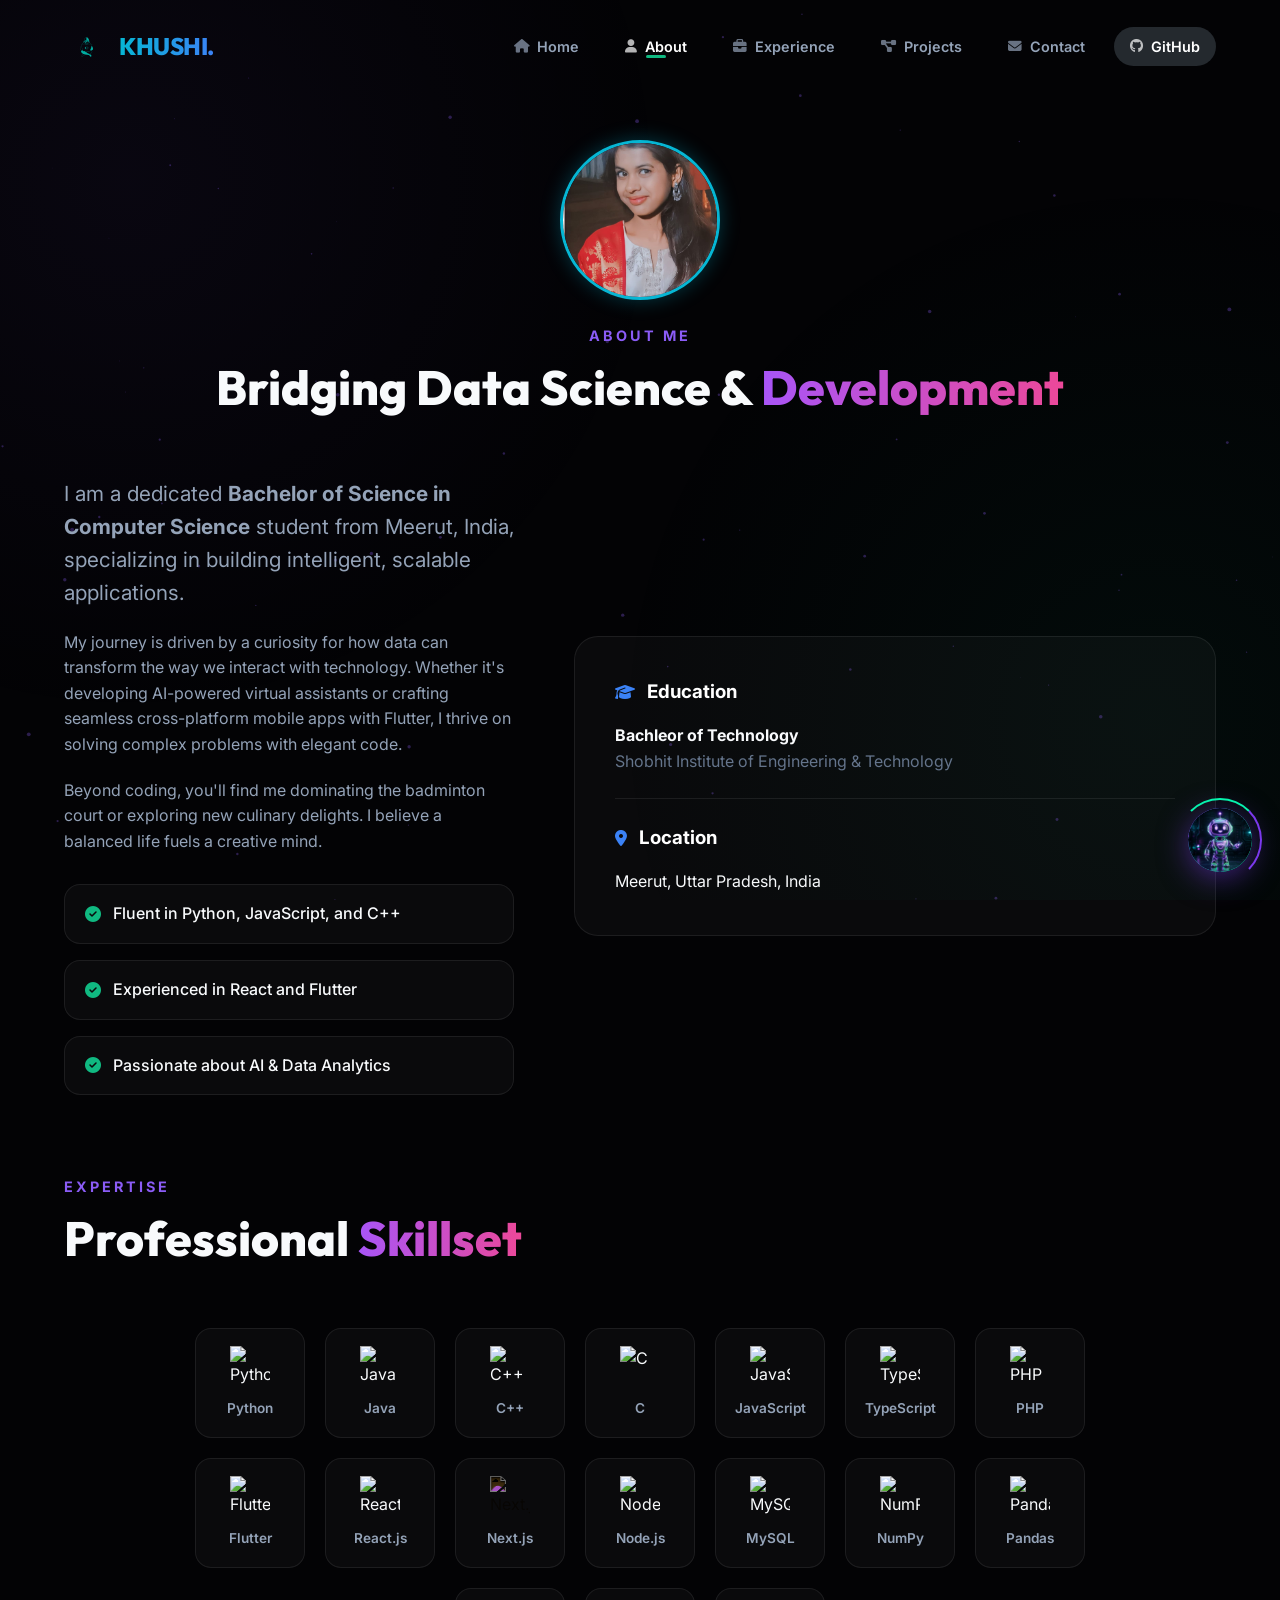
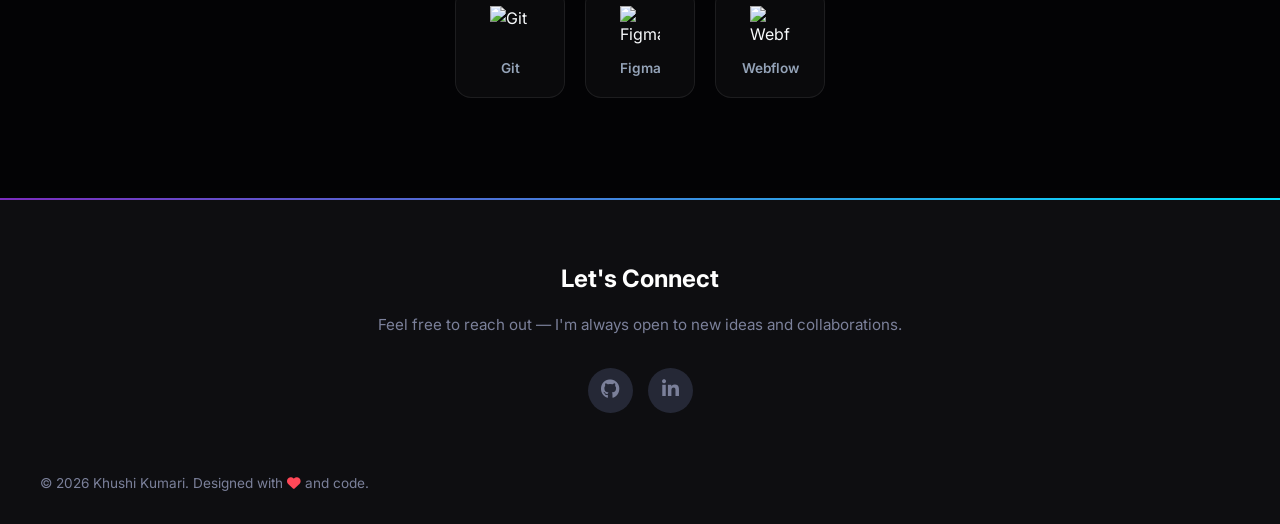
==== about/index.html @ 5878d705 "Update portfolio files" ====
<!DOCTYPE html>
<html lang="en">
<head>
    <meta charset="UTF-8">
    <meta name="viewport" content="width=device-width, initial-scale=1.0">
    <title>About - Khushi Kumari | Developer</title>
    
    <!-- Fonts -->
    <link rel="preconnect" href="https://fonts.googleapis.com">
    <link rel="preconnect" href="https://fonts.gstatic.com" crossorigin>
    <link href="https://fonts.googleapis.com/css2?family=Inter:wght@300;400;500;600;700&family=Outfit:wght@400;500;600;700;800;900&display=swap" rel="stylesheet">
    
    <!-- Icons -->
    <link rel="stylesheet" href="https://cdnjs.cloudflare.com/ajax/libs/font-awesome/6.5.1/css/all.min.css">
    
    <!-- Shared Styles -->
    <link rel="stylesheet" href="../styles.css">
    <!-- Local Styles -->
    <link rel="stylesheet" href="styles.css">
</head>
<body class="dark-theme">

    <!-- Custom Cursor -->
    <div id="custom-cursor"></div>
    <div id="cursor-blur"></div>

    <!-- Background Elements -->
    <div class="bg-gradient"></div>
    <canvas id="canvas-dots"></canvas>

    <!-- Navbar -->
    <nav class="nav-glass" id="navbar">
        <div class="container nav-container">
            <a href="../index.html" class="logo">
                <img src="../Data/images/logo-Photoroom.png" alt="Khushi Logo" style="width: 45px; height: 45px; object-fit: contain;">
                <span class="logo-text">KHUSHI.</span>
            </a>
            
            <div class="nav-links" id="nav-menu">
                <a href="../index.html" class="nav-pill"><i class="fas fa-home"></i> Home</a>
                <a href="index.html" class="nav-pill active"><i class="fas fa-user"></i> About</a>
                <a href="../Project/index.html" class="nav-pill"><i class="fas fa-briefcase"></i> Experience</a>
                <a href="../Resume/index.html" class="nav-pill"><i class="fas fa-project-diagram"></i> Projects</a>
                <a href="../Contact/index.html" class="nav-pill"><i class="fas fa-envelope"></i> Contact</a>
                <a href="https://github.com/Khushi1841" target="_blank" class="nav-pill github-btn"><i class="fab fa-github"></i> GitHub</a>
            </div>

            <button class="menu-toggle" id="menu-toggle">
                <span></span><span></span>
            </button>
        </div>
    </nav>

    <main style="padding-top: 40px;">
        <!-- About Section (No longer hidden, acting as main page) -->
        <section class="sec-padding section-active" id="about">
            <div class="container section-head center">
                <div class="reveal" style="margin-bottom: 24px;">
                    <img src="../Data/images/me.jpg" alt="Khushi Kumari" style="width: 160px; height: 160px; border-radius: 50%; object-fit: cover; margin: 0 auto; border: 3px solid var(--accent-cyan); box-shadow: 0 0 20px rgba(6, 182, 212, 0.3);">
                </div>
                <span class="section-tag reveal">About Me</span>
                <h2 class="section-title reveal">Bridging Data Science & <span class="gradient-text">Development</span></h2>
            </div>
            
            <div class="container about-layout">
                <div class="about-content reveal">
                    <p class="p-large">
                        I am a dedicated <strong>Bachelor of Science in Computer Science</strong> student from Meerut, India, specializing in building intelligent, scalable applications.
                    </p>
                    <p>
                        My journey is driven by a curiosity for how data can transform the way we interact with technology. Whether it's developing AI-powered virtual assistants or crafting seamless cross-platform mobile apps with Flutter, I thrive on solving complex problems with elegant code.
                    </p>
                    <p>
                        Beyond coding, you'll find me dominating the badminton court or exploring new culinary delights. I believe a balanced life fuels a creative mind.
                    </p>
                    
                    <ul class="about-points">
                        <li><i class="fas fa-check-circle"></i> Fluent in Python, JavaScript, and C++</li>
                        <li><i class="fas fa-check-circle"></i> Experienced in React and Flutter</li>
                        <li><i class="fas fa-check-circle"></i> Passionate about AI & Data Analytics</li>
                    </ul>
                </div>
                
                <div class="about-extra reveal">
                    <div class="glass-info-card">
                        <div class="info-header">
                            <i class="fas fa-graduation-cap"></i>
                            <h3>Education</h3>
                        </div>
                        <p><strong>Bachleor of Technology</strong></p>
                        <p class="text-muted">Shobhit Institute of Engineering & Technology</p>
                        <hr>
                        <div class="info-header">
                            <i class="fas fa-map-marker-alt"></i>
                            <h3>Location</h3>
                        </div>
                        <p>Meerut, Uttar Pradesh, India</p>
                    </div>
                </div>
            </div>

            <div class="container section-head" style="margin-top: 80px;">
                <span class="section-tag reveal">Expertise</span>
                <h2 class="section-title reveal">Professional <span class="gradient-text">Skillset</span></h2>
            </div>
            
            <div class="container skills-grid-container reveal-stagger">
                <div class="skill-card"><img src="https://cdn.jsdelivr.net/gh/devicons/devicon/icons/python/python-original.svg" alt="Python"><span>Python</span></div>
                <div class="skill-card"><img src="https://cdn.jsdelivr.net/gh/devicons/devicon/icons/java/java-original.svg" alt="Java"><span>Java</span></div>
                <div class="skill-card"><img src="https://cdn.jsdelivr.net/gh/devicons/devicon/icons/cplusplus/cplusplus-original.svg" alt="C++"><span>C++</span></div>
                <div class="skill-card"><img src="https://cdn.jsdelivr.net/gh/devicons/devicon/icons/c/c-original.svg" alt="C"><span>C</span></div>
                <div class="skill-card"><img src="https://cdn.jsdelivr.net/gh/devicons/devicon/icons/javascript/javascript-original.svg" alt="JavaScript"><span>JavaScript</span></div>
                <div class="skill-card"><img src="https://cdn.jsdelivr.net/gh/devicons/devicon/icons/typescript/typescript-original.svg" alt="TypeScript"><span>TypeScript</span></div>
                <div class="skill-card"><img src="https://cdn.jsdelivr.net/gh/devicons/devicon/icons/php/php-original.svg" alt="PHP"><span>PHP</span></div>
                <div class="skill-card"><img src="https://cdn.jsdelivr.net/gh/devicons/devicon/icons/flutter/flutter-original.svg" alt="Flutter"><span>Flutter</span></div>
                <div class="skill-card"><img src="https://cdn.jsdelivr.net/gh/devicons/devicon/icons/react/react-original.svg" alt="React.js"><span>React.js</span></div>
                <div class="skill-card"><img src="https://cdn.jsdelivr.net/gh/devicons/devicon/icons/nextjs/nextjs-original.svg" alt="Next.js" class="dark-invert"><span>Next.js</span></div>
                <div class="skill-card"><img src="https://cdn.jsdelivr.net/gh/devicons/devicon/icons/nodejs/nodejs-original.svg" alt="Node.js"><span>Node.js</span></div>
                <div class="skill-card"><img src="https://cdn.jsdelivr.net/gh/devicons/devicon/icons/mysql/mysql-original.svg" alt="MySQL"><span>MySQL</span></div>
                <div class="skill-card"><img src="https://cdn.jsdelivr.net/gh/devicons/devicon/icons/numpy/numpy-original.svg" alt="NumPy"><span>NumPy</span></div>
                <div class="skill-card"><img src="https://cdn.jsdelivr.net/gh/devicons/devicon/icons/pandas/pandas-original.svg" alt="Pandas"><span>Pandas</span></div>
                <div class="skill-card"><img src="https://cdn.jsdelivr.net/gh/devicons/devicon/icons/git/git-original.svg" alt="Git"><span>Git</span></div>
                <div class="skill-card"><img src="https://cdn.jsdelivr.net/gh/devicons/devicon/icons/figma/figma-original.svg" alt="Figma"><span>Figma</span></div>
                <div class="skill-card"><img src="https://cdn.jsdelivr.net/gh/devicons/devicon/icons/webflow/webflow-original.svg" alt="Webflow"><span>Webflow</span></div>
            </div>
        </section>
    </main>

    <footer class="footer-connect">
        <div class="footer-gradient-line"></div>
        <div class="container footer-content">
            <h2 class="footer-title">Let's Connect</h2>
            <p class="footer-subtext">Feel free to reach out — I'm always open to new ideas and collaborations.</p>
            <div class="footer-socials">
                <a href="https://github.com/Khushi1841" target="_blank" class="social-circle"><i class="fab fa-github"></i></a>
                <a href="https://www.linkedin.com/in/khushi41" target="_blank" class="social-circle"><i class="fab fa-linkedin-in"></i></a>
            </div>
        </div>
        <div class="footer-bottom">
            <p>&copy; 2026 Khushi Kumari. Designed with <i class="fas fa-heart" style="color: #ff4757;"></i> and code.</p>
        </div>
    </footer>

    <!-- Bot Integration -->
    <script src="../chatbot/aksh.js"></script>
    <!-- Shared Logic -->
    <script src="../script.js"></script>
    <!-- Local Logic -->
    <script src="script.js"></script>
</body>
</html>
---- styles.css ----
/* 
   KHUSHI KUMARI - PREMIUM PORTFOLIO DESIGN SYSTEM
   Theme: Cyber-Luxe (Violet-Emerald-Azure)
*/

:root {
  --bg-dark: #030305;
  --bg-darker: #010102;
  --bg-glass: rgba(255, 255, 255, 0.03);
  --bg-glass-hover: rgba(255, 255, 255, 0.06);
  --border-glass: rgba(255, 255, 255, 0.08);
  
  --accent-violet: #8b5cf6;
  --accent-emerald: #10b981;
  --accent-azure: #3b82f6;
  --accent-pink: #ec4899;
  --accent-cyan: #06b6d4;
  
  --grad-main: linear-gradient(to right, #a855f7, #ec4899);
  --grad-logo: linear-gradient(to right, var(--accent-cyan), var(--accent-azure));
  --grad-btn: linear-gradient(to right, var(--accent-violet), var(--accent-cyan), var(--accent-emerald));
  --grad-surface: linear-gradient(180deg, rgba(255,255,255,0.05) 0%, transparent 100%);
  
  --text-primary: #f8fafc;
  --text-secondary: #94a3b8;
  --text-muted: #64748b;
  
  --font-heading: 'Outfit', sans-serif;
  --font-body: 'Inter', sans-serif;
  
  --container-max: 1200px;
  --radius-lg: 24px;
  --radius-md: 16px;
  --transition: all 0.4s cubic-bezier(0.23, 1, 0.32, 1);
}

/* --- Reset & Base --- */
* {
  margin: 0; padding: 0; box-sizing: border-box;
}

html {
  scroll-behavior: smooth;
  scroll-padding-top: 100px;
}

body {
  background-color: var(--bg-dark);
  color: var(--text-primary);
  font-family: var(--font-body);
  line-height: 1.6;
  overflow-x: hidden;
  -webkit-font-smoothing: antialiased;
}

/* Custom Scrollbar */
::-webkit-scrollbar { width: 6px; }
::-webkit-scrollbar-track { background: var(--bg-dark); }
::-webkit-scrollbar-thumb {
  background: var(--accent-violet);
  border-radius: 10px;
}

a { color: inherit; text-decoration: none; transition: var(--transition); }
img { max-width: 100%; display: block; }
ul { list-style: none; }

.container {
  max-width: var(--container-max);
  margin: 0 auto;
  padding: 0 24px;
}

.gradient-text {
  background: var(--grad-main);
  -webkit-background-clip: text;
  background-clip: text;
  -webkit-text-fill-color: transparent;
  color: transparent;
}

.text-white { color: white; }
.text-muted { color: var(--text-muted); }
.center { text-align: center; }
.mt-4 { margin-top: 40px; }

.sec-padding {
  padding: 100px 0;
}

.alt-bg {
  background-color: var(--bg-darker);
  position: relative;
}

/* --- Layout Elements --- */

/* Canvas/Background */
.bg-gradient {
  position: fixed;
  top: 0; left: 0; width: 100%; height: 100%;
  z-index: -2;
  background: 
    radial-gradient(circle at 10% 20%, rgba(139, 92, 246, 0.05) 0%, transparent 40%),
    radial-gradient(circle at 90% 80%, rgba(16, 185, 129, 0.05) 0%, transparent 40%);
}

#canvas-dots {
  position: fixed;
  top: 0; left: 0; width: 100%; height: 100%;
  z-index: -1;
  pointer-events: none;
}

/* Navbar */
.nav-glass {
  position: fixed;
  top: 0; left: 0; width: 100%;
  z-index: 1000;
  padding: 24px 0;
  transition: var(--transition);
}

.nav-glass.scrolled {
  padding: 16px 0;
  background: rgba(3, 3, 5, 0.8);
  backdrop-filter: blur(20px);
  border-bottom: 1px solid var(--border-glass);
}

.nav-container {
  display: flex;
  justify-content: space-between;
  align-items: center;
}

.logo {
  display: flex;
  align-items: center;
  gap: 10px;
  font-family: var(--font-heading);
  font-weight: 800;
  font-size: 1.5rem;
  letter-spacing: -0.5px;
}

.logo-text {
  background: var(--grad-logo);
  -webkit-background-clip: text;
  background-clip: text;
  -webkit-text-fill-color: transparent;
  color: transparent;
}

.logo-icon {
  background: var(--grad-main);
  padding: 8px;
  border-radius: 12px;
  color: var(--bg-dark);
  font-size: 1rem;
}

.nav-links {
  display: flex;
  gap: 12px;
  align-items: center;
}

.nav-pill {
  display: flex;
  align-items: center;
  gap: 8px;
  padding: 8px 16px;
  border-radius: 50px;
  font-size: 0.9rem;
  font-weight: 600;
  color: var(--text-secondary);
  background: transparent;
  border: 1px solid transparent;
  transition: var(--transition);
}

.nav-pill i {
  font-size: 0.85rem;
  opacity: 0.7;
}

.nav-pill:hover {
  color: white;
}

.nav-pill.active {
  background: transparent;
  border-color: transparent;
  color: white;
  position: relative;
}

.nav-pill.active::after {
  content: '';
  position: absolute;
  bottom: 8px;
  left: 50%;
  transform: translateX(-50%);
  width: 20px;
  height: 3px;
  background-color: var(--accent-emerald);
  border-radius: 2px;
}

.github-btn {
  background: #24292e !important;
  color: white !important;
  border: none !important;
}

.github-btn:hover {
  background: #2b3137 !important;
  box-shadow: 0 5px 15px rgba(0,0,0,0.3) !important;
}

/* Menu Toggle */
.menu-toggle {
  display: none;
  background: none; border: none;
  cursor: pointer;
  width: 30px; height: 20px;
  position: relative;
}

.menu-toggle span {
  display: block;
  width: 100%; height: 2px;
  background: white;
  position: absolute;
  transition: var(--transition);
}

.menu-toggle span:first-child { top: 0; }
.menu-toggle span:nth-child(2) { top: 50%; transform: translateY(-50%); }
.menu-toggle span:last-child { bottom: 0; }

/* --- Hero Section --- */
.hero-sec {
  min-height: 100vh;
  display: flex;
  align-items: center;
  padding-top: 100px;
  position: relative;
}

.hero-grid {
  display: grid;
  grid-template-columns: 1.2fr 0.8fr;
  align-items: center;
  gap: 100px;
}

.badge-premium {
  display: inline-flex;
  align-items: center;
  gap: 8px;
  padding: 6px 16px;
  background: var(--bg-glass);
  border: 1px solid var(--border-glass);
  border-radius: 50px;
  font-size: 0.85rem;
  font-weight: 600;
  color: var(--accent-emerald);
  margin-bottom: 24px;
}

.badge-dot {
  width: 8px; height: 8px;
  background: var(--accent-emerald);
  border-radius: 50%;
  box-shadow: 0 0 10px var(--accent-emerald);
}

.hero-heading {
  font-family: var(--font-heading);
  font-size: clamp(3rem, 7vw, 4.5rem);
  line-height: 1.2;
  font-weight: 900;
  margin-bottom: 24px;
}

.hero-role {
  font-size: 1.8rem;
  font-weight: 700;
  color: var(--accent-emerald);
  margin-bottom: 32px;
  min-height: 1.6em;
  white-space: nowrap;
}

.hero-greeting {
  font-size: 1.4rem;
  font-weight: 600;
  margin-bottom: 16px;
}

.hero-subtext {
  font-size: 1.25rem;
  line-height: 1.8;
  color: var(--text-secondary);
  max-width: 600px;
  margin-bottom: 50px;
}

.hero-actions {
  display: flex;
  gap: 16px;
  margin-bottom: 60px;
}

.btn-glow {
  background: var(--grad-btn);
  color: var(--bg-dark);
  padding: 16px 36px;
  border-radius: 50px;
  font-weight: 800;
  box-shadow: 0 10px 30px rgba(6, 182, 212, 0.3);
}

.btn-glow:hover {
  transform: scale(1.05);
  box-shadow: 0 15px 40px rgba(139, 92, 246, 0.6);
}

.btn-outline {
  background: rgba(255, 255, 255, 0.05);
  border: 1px solid var(--accent-cyan);
  padding: 16px 36px;
  border-radius: 50px;
  font-weight: 700;
  color: white;
  transition: var(--transition);
}

.btn-outline:hover {
  background: rgba(6, 182, 212, 0.1);
  box-shadow: 0 0 15px rgba(6, 182, 212, 0.3);
}

.hero-stats {
  display: flex;
  gap: 40px;
}

.stat-val {
  display: block;
  font-family: var(--font-heading);
  font-size: 2rem;
  font-weight: 800;
}

.stat-lab {
  font-size: 0.9rem;
  color: var(--text-muted);
  text-transform: uppercase;
  letter-spacing: 1px;
}

/* Hero Visual - Circular & Glowing */
.profile-wrapper {
  position: relative;
  width: 380px;
  height: 380px;
  margin: 0 auto;
}

@keyframes float-3d {
  0% { transform: translateY(0px) rotateX(0deg) rotateY(0deg); }
  50% { transform: translateY(-20px) rotateX(5deg) rotateY(5deg); }
  100% { transform: translateY(0px) rotateX(0deg) rotateY(0deg); }
}

.hero-visual {
  animation: float-3d 6s ease-in-out infinite;
  transform-style: preserve-3d;
}

.profile-circle {
  position: absolute;
  top: 10px; left: 10px;
  width: calc(100% - 20px);
  height: calc(100% - 20px);
  border-radius: 50%;
  overflow: hidden;
  z-index: 2;
  border: 4px solid var(--bg-dark);
}

.profile-circle img {
  width: 100%;
  height: 100%;
  object-fit: cover;
}

.glow-border {
  position: absolute;
  top: -5px; left: -5px; right: -5px; bottom: -5px;
  background: transparent;
  border-radius: 50%;
  border: 1px solid var(--accent-cyan);
  box-shadow: 0 0 15px rgba(6, 182, 212, 0.2), inset 0 0 15px rgba(6, 182, 212, 0.2);
  animation: rotate-glow 15s linear infinite;
  z-index: 1;
}

.glow-border::after {
  content: '';
  position: absolute;
  top: 50%; left: -6px;
  transform: translateY(-50%);
  width: 10px; height: 10px;
  background: #fbbf24;
  border-radius: 50%;
  box-shadow: 0 0 10px #fbbf24, 0 0 20px #fbbf24;
}

@keyframes rotate-glow {
  from { transform: rotate(0deg); }
  to { transform: rotate(360deg); }
}

.visual-container {
  display: none; /* Hide old rectangular container */
}

.visual-circle {
  position: absolute;
  top: 50%; left: 50%;
  transform: translate(-50%, -50%);
  width: 110%; height: 110%;
  border: 1px dashed var(--border-glass);
  border-radius: 50%;
  animation: rotate 20s linear infinite;
}

.visual-image {
  position: relative;
  border-radius: var(--radius-lg);
  overflow: hidden;
  box-shadow: 0 40px 80px rgba(0,0,0,0.5);
}

.visual-image img {
  width: 100%;
  transition: transform 0.8s ease;
}

.visual-image:hover img {
  transform: scale(1.1);
}

.floating-tech {
  position: absolute;
  width: 60px; height: 60px;
  background: var(--bg-glass);
  backdrop-filter: blur(10px);
  border: 1px solid var(--border-glass);
  border-radius: 16px;
  display: flex;
  align-items: center;
  justify-content: center;
  font-size: 1.5rem;
  z-index: 2;
  animation: float 4s ease-in-out infinite;
}

.t1 { top: 10%; right: -20px; color: #3776ab; }
.t2 { bottom: 20%; left: -30px; animation-delay: 1s; color: #61dafb; }
.t3 { top: 50%; right: -40px; animation-delay: 2s; color: #4788d7; }

/* React Logo Specific Rotation */
.t2 i {
  animation: react-spin 8s linear infinite;
  display: inline-block;
}

@keyframes react-spin {
  from { transform: rotate(0deg); }
  to { transform: rotate(360deg); }
}

/* Scroll Indicator */
.scroll-indicator {
  position: absolute;
  bottom: 40px; left: 50%;
  transform: translateX(-50%);
}

.mouse {
  width: 24px; height: 40px;
  border: 2px solid var(--text-muted);
  border-radius: 20px;
  position: relative;
}

.wheel {
  width: 4px; height: 8px;
  background: white;
  position: absolute;
  top: 8px; left: 50%;
  transform: translateX(-50%);
  border-radius: 2px;
  animation: scroll-wheel 1.5s infinite;
}

/* --- Section Shared --- */
.section-head {
  margin-bottom: 60px;
}

.section-tag {
  display: block;
  font-weight: 700;
  text-transform: uppercase;
  font-size: 0.9rem;
  letter-spacing: 3px;
  color: var(--accent-violet);
  margin-bottom: 12px;
}

.section-title {
  font-family: var(--font-heading);
  font-size: clamp(2rem, 4vw, 3rem);
  font-weight: 800;
  line-height: 1.2;
}

/* --- About Section --- */
.about-layout {
  display: grid;
  grid-template-columns: 1fr 400px;
  gap: 80px;
  align-items: center;
}

.p-large {
  font-size: 1.3rem;
  color: white;
  margin-bottom: 24px;
}

.about-content p {
  margin-bottom: 20px;
  color: var(--text-secondary);
}

.about-points {
  margin-top: 30px;
  display: grid;
  grid-template-columns: 1fr;
  gap: 16px;
}

.about-points li {
  display: flex;
  align-items: center;
  gap: 12px;
  font-weight: 500;
}

.about-points li i {
  color: var(--accent-emerald);
}

.glass-info-card {
  background: var(--bg-glass);
  border: 1px solid var(--border-glass);
  padding: 40px;
  border-radius: var(--radius-lg);
  backdrop-filter: blur(10px);
}

.info-header {
  display: flex;
  align-items: center;
  gap: 12px;
  margin-bottom: 16px;
  color: white;
}

.info-header i { color: var(--accent-azure); }
.glass-info-card hr { border: none; border-top: 1px solid var(--border-glass); margin: 24px 0; }

/* --- Skills Grid --- */
.skills-grid-container {
  display: flex;
  flex-wrap: wrap;
  justify-content: center;
  gap: 20px;
  max-width: 1000px;
  margin: 0 auto;
}

.skill-card {
  width: 110px;
  height: 110px;
  background: rgba(255, 255, 255, 0.03);
  border: 1px solid var(--border-glass);
  border-radius: 16px;
  display: flex;
  flex-direction: column;
  align-items: center;
  justify-content: center;
  gap: 12px;
  transition: var(--transition);
}

.skill-card:hover {
  background: var(--bg-glass-hover);
  border-color: rgba(255, 255, 255, 0.15);
  transform: translateY(-5px);
  box-shadow: 0 10px 20px rgba(0,0,0,0.2);
}

.skill-card img {
  width: 40px;
  height: 40px;
  object-fit: contain;
}

.skill-card span {
  font-size: 0.85rem;
  font-weight: 600;
  color: var(--text-secondary);
  transition: var(--transition);
}

.skill-card:hover span {
  color: white;
}
.dark-invert { filter: invert(1); }

/* --- Timeline --- */
.timeline-wrapper {
  position: relative;
  max-width: 800px;
  margin: 0 auto;
}

.timeline-line {
  position: absolute;
  left: 0; top: 0; width: 2px; height: 100%;
  background: linear-gradient(to bottom, var(--accent-violet), var(--accent-emerald));
}

.timeline-event {
  position: relative;
  padding-left: 40px;
  margin-bottom: 40px;
}

.event-dot {
  position: absolute;
  left: -8px; top: 0;
  width: 18px; height: 18px;
  background: var(--accent-violet);
  border: 4px solid var(--bg-dark);
  border-radius: 50%;
}

.glass-card {
  background: var(--bg-glass);
  border: 1px solid var(--border-glass);
  padding: 32px;
  border-radius: var(--radius-md);
}

.event-header {
  display: flex;
  justify-content: space-between;
  align-items: flex-start;
  margin-bottom: 16px;
  flex-wrap: wrap;
  gap: 10px;
}

.event-date {
  font-size: 0.85rem;
  font-weight: 700;
  color: var(--accent-violet);
  background: rgba(139, 92, 246, 0.1);
  padding: 4px 12px;
  border-radius: 50px;
}

.event-role {
  font-weight: 700;
  color: white;
  margin-bottom: 8px;
}

.event-desc {
  font-size: 0.95rem;
  color: var(--text-secondary);
}

/* --- Projects Grid --- */
.projects-grid {
  display: grid;
  grid-template-columns: repeat(auto-fit, minmax(400px, 1fr));
  gap: 40px;
}

.project-card-premium {
  position: relative;
  border-radius: var(--radius-lg);
  overflow: hidden;
  background: var(--bg-glass);
  border: 1px solid var(--border-glass);
  transition: var(--transition);
}

.project-card-premium:hover {
  transform: translateY(-10px);
  border-color: rgba(255,255,255,0.2);
  box-shadow: 0 30px 60px rgba(0,0,0,0.4);
}

.project-img {
  height: 250px;
  overflow: hidden;
  position: relative;
}

.project-img img {
  width: 100%; height: 100%; object-fit: cover;
  transition: transform 1s ease;
}

.project-card-premium:hover .project-img img {
  transform: scale(1.1);
}

.project-num {
  position: absolute;
  top: 20px; right: 20px;
  font-family: var(--font-heading);
  font-size: 3rem;
  font-weight: 900;
  color: white;
  opacity: 0.1;
}

.project-info {
  padding: 32px;
}

.project-info h3 {
  font-family: var(--font-heading);
  font-size: 1.5rem;
  margin-bottom: 12px;
}

.project-info p {
  font-size: 0.95rem;
  color: var(--text-secondary);
  margin-bottom: 24px;
}

.project-tags {
  display: flex;
  gap: 10px;
  margin-bottom: 24px;
}

.project-tags span {
  font-size: 0.75rem;
  font-weight: 700;
  text-transform: uppercase;
  color: var(--accent-azure);
  background: rgba(59, 130, 246, 0.1);
  padding: 3px 10px;
  border-radius: 4px;
}

.project-links {
  display: flex;
  gap: 16px;
}

.p-link {
  width: 45px; height: 45px;
  display: flex;
  align-items: center; justify-content: center;
  border: 1px solid var(--border-glass);
  border-radius: 12px;
  font-size: 1.2rem;
  transition: var(--transition);
}

.p-link:hover {
  background: white; color: var(--bg-dark);
}

.btn-more {
  display: inline-flex;
  align-items: center;
  gap: 12px;
  font-weight: 700;
  color: var(--text-secondary);
  border-bottom: 2px solid var(--border-glass);
  padding-bottom: 4px;
}

.btn-more:hover {
  color: white; border-color: var(--grad-main);
}

/* --- Achievements & Certs --- */
.achievement-strip {
  display: flex;
  gap: 20px;
  margin-bottom: 80px;
  flex-wrap: wrap;
}

.ach-box {
  flex: 1;
  min-width: 280px;
  background: var(--bg-glass);
  padding: 40px;
  border-radius: var(--radius-md);
  text-align: center;
  border: 1px solid var(--border-glass);
}

.ach-icon {
  width: 70px; height: 70px;
  background: var(--grad-main);
  border-radius: 20px;
  display: flex;
  align-items: center; justify-content: center;
  font-size: 2rem;
  color: var(--bg-dark);
  margin: 0 auto 24px;
}

.ach-box h3 {
  font-family: var(--font-heading);
  font-size: 1.4rem;
  margin-bottom: 12px;
}

.ach-box p {
  color: var(--text-secondary);
  font-size: 0.95rem;
}

.cert-slider {
  overflow: hidden;
  padding: 20px 0;
  width: 100%;
}

.cert-track {
  display: flex;
  gap: 40px;
  animation: scroll-certs 30s linear infinite;
  width: max-content;
}

.cert-track img {
  height: 150px;
  width: auto;
  border-radius: 12px;
  filter: grayscale(0.5);
  transition: var(--transition);
}

.cert-track img:hover {
  filter: grayscale(0);
  transform: scale(1.05);
}

@keyframes scroll-certs {
  0% { transform: translateX(0); }
  100% { transform: translateX(-50%); }
}

/* --- Contact Section --- */
.contact-split {
  display: grid;
  grid-template-columns: 1fr 1.5fr;
  gap: 80px;
  align-items: flex-start;
}

.method-card {
  display: flex;
  gap: 20px;
  padding: 24px;
  background: var(--bg-glass);
  border-radius: 16px;
  margin-bottom: 16px;
  border: 1px solid var(--border-glass);
}

.method-card i {
  width: 50px; height: 50px;
  background: var(--bg-glass-hover);
  display: flex;
  align-items: center; justify-content: center;
  border-radius: 12px;
  font-size: 1.3rem;
  color: var(--accent-azure);
}

.social-row {
  display: flex;
  gap: 16px;
  margin-top: 40px;
}

.social-row a {
  width: 55px; height: 55px;
  border: 1px solid var(--border-glass);
  border-radius: 50%;
  display: flex;
  align-items: center; justify-content: center;
  font-size: 1.4rem;
}

.social-row a:hover {
  background: white; color: var(--bg-dark);
}

.contact-form-glass {
  background: var(--bg-glass);
  padding: 50px;
  border-radius: var(--radius-lg);
  border: 1px solid var(--border-glass);
  backdrop-filter: blur(10px);
}

.input-grid {
  display: grid;
  grid-template-columns: 1fr 1fr;
  gap: 20px;
}

.input-wrap {
  margin-bottom: 24px;
}

.input-wrap label {
  display: block;
  font-size: 0.85rem;
  font-weight: 700;
  text-transform: uppercase;
  color: var(--text-muted);
  margin-bottom: 8px;
}

.input-wrap input, .input-wrap textarea {
  width: 100%;
  background: rgba(255,255,255,0.03);
  border: 1px solid var(--border-glass);
  padding: 16px;
  border-radius: 12px;
  color: white;
  font-family: inherit;
  font-size: 1rem;
}

.input-wrap input:focus, .input-wrap textarea:focus {
  outline: none;
  border-color: var(--accent-violet);
  background: rgba(255,255,255,0.06);
}

.form-btns {
  display: flex;
  gap: 16px;
}

.btn-primary {
  background: var(--accent-emerald);
  color: var(--bg-dark);
  border: none;
  padding: 16px 32px;
  border-radius: 50px;
  font-weight: 800; cursor: pointer;
  display: flex; align-items: center; gap: 10px;
}

/* --- Stats Strip --- */
.stats-strip {
  padding: 100px 0;
  background: #0e0e11;
  position: relative;
  z-index: 10;
}

.stats-grid {
  display: flex;
  justify-content: center;
  flex-wrap: wrap;
  gap: 50px;
}

.stat-item {
  width: 220px;
  height: 180px;
  background: #1e1e27; /* Dark slate background exactly like image */
  border-radius: 16px;
  display: flex;
  flex-direction: column;
  justify-content: center;
  align-items: center;
  transition: transform 0.3s ease;
}

.stat-item:hover {
  transform: translateY(-5px);
}

.stat-number-wrapper {
  display: flex;
  align-items: center;
  justify-content: center;
  margin-bottom: 12px;
}

.stat-number, .stat-plus {
  font-size: 3.5rem;
  font-weight: 800;
  font-family: 'Outfit', sans-serif;
  color: #00e5ff; /* Cyan/Teal exactly like image */
}

.stat-label {
  font-size: 0.85rem;
  color: #7b809a; /* subtle muted grey */
  font-weight: 600;
  text-transform: uppercase;
  letter-spacing: 1px;
}

/* --- Footer Connect --- */
.footer-connect {
  position: relative;
  background: #0e0e11;
  padding-bottom: 30px;
  width: 100%;
}

.footer-gradient-line {
  height: 2px;
  width: 100%;
  background: linear-gradient(90deg, #7b2cbf, #00e5ff);
  margin-bottom: 60px;
}

.footer-content {
  text-align: center;
  display: flex;
  flex-direction: column;
  align-items: center;
}

.footer-title {
  font-size: 1.5rem;
  color: #ffffff;
  font-weight: 700;
  margin-bottom: 15px;
}

.footer-subtext {
  color: #7b809a;
  font-size: 0.95rem;
  margin-bottom: 30px;
}

.footer-socials {
  display: flex;
  gap: 15px;
  margin-bottom: 60px;
}

.social-circle {
  width: 45px;
  height: 45px;
  background: #252836;
  border-radius: 50%;
  display: flex;
  justify-content: center;
  align-items: center;
  color: #7b809a;
  font-size: 1.2rem;
  transition: background 0.3s ease, color 0.3s ease, transform 0.3s ease;
  text-decoration: none;
}

.social-circle:hover {
  background: #393d4f;
  color: #ffffff;
  transform: translateY(-3px);
}

.footer-bottom {
  width: 100%;
  padding: 0 40px;
  color: #7b809a;
  font-size: 0.85rem;
  text-align: left;
}

.footer-bottom p {
  margin: 0;
}

/* --- Animations --- */
@keyframes rotate { from { transform: translate(-50%, -50%) rotate(0deg); } to { transform: translate(-50%, -50%) rotate(360deg); } }
@keyframes float { 0%, 100% { transform: translateY(0); } 50% { transform: translateY(-20px); } }
@keyframes scroll-wheel { 0% { opacity: 1; top: 8px; } 100% { opacity: 0; top: 20px; } }
@keyframes pulse { 0% { transform: scale(1); opacity: 1; } 50% { transform: scale(1.5); opacity: 0; } 100% { transform: scale(1); opacity: 0; } }

.pulse {
  position: relative;
}

.pulse::after {
  content: '';
  position: absolute;
  inset: 0;
  border-radius: 50%;
  background: inherit;
  animation: pulse 2s infinite;
}

/* Visibility Control */
.section-hidden {
  display: none !important;
}

.section-active {
  display: block !important;
  animation: sectionFadeIn 0.8s ease forwards;
}

@keyframes sectionFadeIn {
  from { opacity: 0; transform: translateY(20px); }
  to { opacity: 1; transform: translateY(0); }
}

.reveal {
  opacity: 0;
  transform: translateY(30px);
  transition: opacity 1s ease, transform 1s ease;
}

.reveal.visible {
  opacity: 1;
  transform: translateY(0);
}

/* Loader */
.loader-wrapper {
  position: fixed;
  inset: 0;
  background: var(--bg-dark);
  z-index: 9999;
  display: flex;
  align-items: center; justify-content: center;
}

.loader-text {
  font-family: var(--font-heading);
  font-size: 4rem;
  font-weight: 900;
  letter-spacing: 15px;
  color: white;
  margin-bottom: 20px;
}

.loader-bar {
  width: 0; height: 3px;
  background: var(--grad-main);
  animation: load 2s forwards;
}

@keyframes load {
  100% { width: 100%; }
}

/* --- Responsive --- */
@media (max-width: 1024px) {
  .hero-grid, .about-layout, .contact-split {
    grid-template-columns: 1fr;
    text-align: center;
  }
  .hero-info, .about-content {
    display: flex;
    flex-direction: column;
    align-items: center;
  }
  .hero-subtext { margin-left: auto; margin-right: auto; }
  .visual-container { margin: 60px auto 0; }
  .about-extra { order: -1; margin-bottom: 40px; }
  .nav-links { display: none; }
  .menu-toggle { display: block; }
}

@media (max-width: 768px) {
  .input-grid { grid-template-columns: 1fr; }
  .hero-stats { justify-content: center; }
  .hero-actions { flex-direction: column; width: 100%; }
  .btn-glow, .btn-outline { width: 100%; }
  .sec-padding { padding: 60px 0; }
  .projects-grid { grid-template-columns: 1fr; }
  .hero-sec { padding-top: 120px; min-height: auto; padding-bottom: 60px; }
  .hero-heading { font-size: 2.5rem; }
  .profile-wrapper { width: 280px; height: 280px; }
}
---- about/styles.css ----
/* Local styles for About page */
.about-layout {
  display: grid;
  grid-template-columns: 450px 1fr;
  gap: 60px;
  align-items: center;
}

@media (max-width: 968px) {
  .about-layout {
    grid-template-columns: 1fr;
    text-align: center;
  }
}

.about-visual {
  position: relative;
  display: flex;
  justify-content: center;
}

.about-image-wrapper {
  position: relative;
  width: 100%;
  max-width: 400px;
  aspect-ratio: 4/5;
  border-radius: var(--radius-lg);
  perspective: 1000px;
}

.about-image {
  position: absolute;
  top: 10px;
  left: 10px;
  width: calc(100% - 20px);
  height: calc(100% - 20px);
  border-radius: var(--radius-lg);
  overflow: hidden;
  z-index: 2;
  border: 2px solid var(--border-glass);
  background: var(--bg-dark);
}

.about-image img {
  width: 100%;
  height: 100%;
  object-fit: cover;
  transition: transform 0.5s ease;
}

.about-image-wrapper:hover .about-image img {
  transform: scale(1.05);
}

.glow-border-about {
  position: absolute;
  top: 0; left: 0;
  width: 100%; height: 100%;
  border-radius: calc(var(--radius-lg) + 5px);
  background: linear-gradient(45deg, var(--accent-violet), var(--accent-emerald), var(--accent-azure));
  z-index: 1;
  animation: pulse-glow 3s infinite alternate;
  opacity: 0.8;
  filter: blur(10px);
}

@keyframes pulse-glow {
  0% { opacity: 0.6; filter: blur(8px); }
  100% { opacity: 1; filter: blur(15px); }
}

.floating-badge {
  position: absolute;
  background: rgba(15, 15, 20, 0.8);
  backdrop-filter: blur(12px);
  border: 1px solid rgba(255, 255, 255, 0.1);
  padding: 12px 20px;
  border-radius: 50px;
  display: flex;
  align-items: center;
  gap: 10px;
  color: white;
  font-weight: 600;
  font-size: 0.9rem;
  z-index: 3;
  box-shadow: 0 10px 25px rgba(0,0,0,0.5);
  animation: float-badge 4s ease-in-out infinite;
}

.floating-badge i {
  color: var(--accent-emerald);
  font-size: 1.1rem;
}

.fb-1 {
  top: 10%;
  right: -20px;
}

.fb-2 {
  bottom: 15%;
  left: -20px;
  animation-delay: 2s;
}

.fb-2 i {
  color: var(--accent-violet);
}

@keyframes float-badge {
  0%, 100% { transform: translateY(0); }
  50% { transform: translateY(-10px); }
}

.interactive-card {
  transition: transform 0.3s ease, box-shadow 0.3s ease, border-color 0.3s ease;
  position: relative;
  overflow: hidden;
}

.interactive-card::before {
  content: '';
  position: absolute;
  top: -50%; left: -50%;
  width: 200%; height: 200%;
  background: radial-gradient(circle, rgba(255,255,255,0.05) 10%, transparent 40%);
  opacity: 0;
  transition: opacity 0.3s ease;
  pointer-events: none;
  z-index: 0;
}

.interactive-card:hover {
  transform: translateY(-5px);
  box-shadow: 0 20px 40px rgba(0,0,0,0.4);
  border-color: rgba(255,255,255,0.2);
}

.interactive-card:hover::before {
  opacity: 1;
}

.interactive-card > * {
  position: relative;
  z-index: 1;
}

.about-points {
  margin-top: 30px;
  display: grid;
  grid-template-columns: repeat(auto-fit, minmax(250px, 1fr));
  gap: 16px;
}

.about-points li {
  background: rgba(255, 255, 255, 0.03);
  padding: 16px 20px;
  border-radius: var(--radius-md);
  border: 1px solid var(--border-glass);
  transition: var(--transition);
}

.about-points li:hover {
  background: rgba(255, 255, 255, 0.06);
  border-color: var(--accent-violet);
  transform: translateX(5px);
}
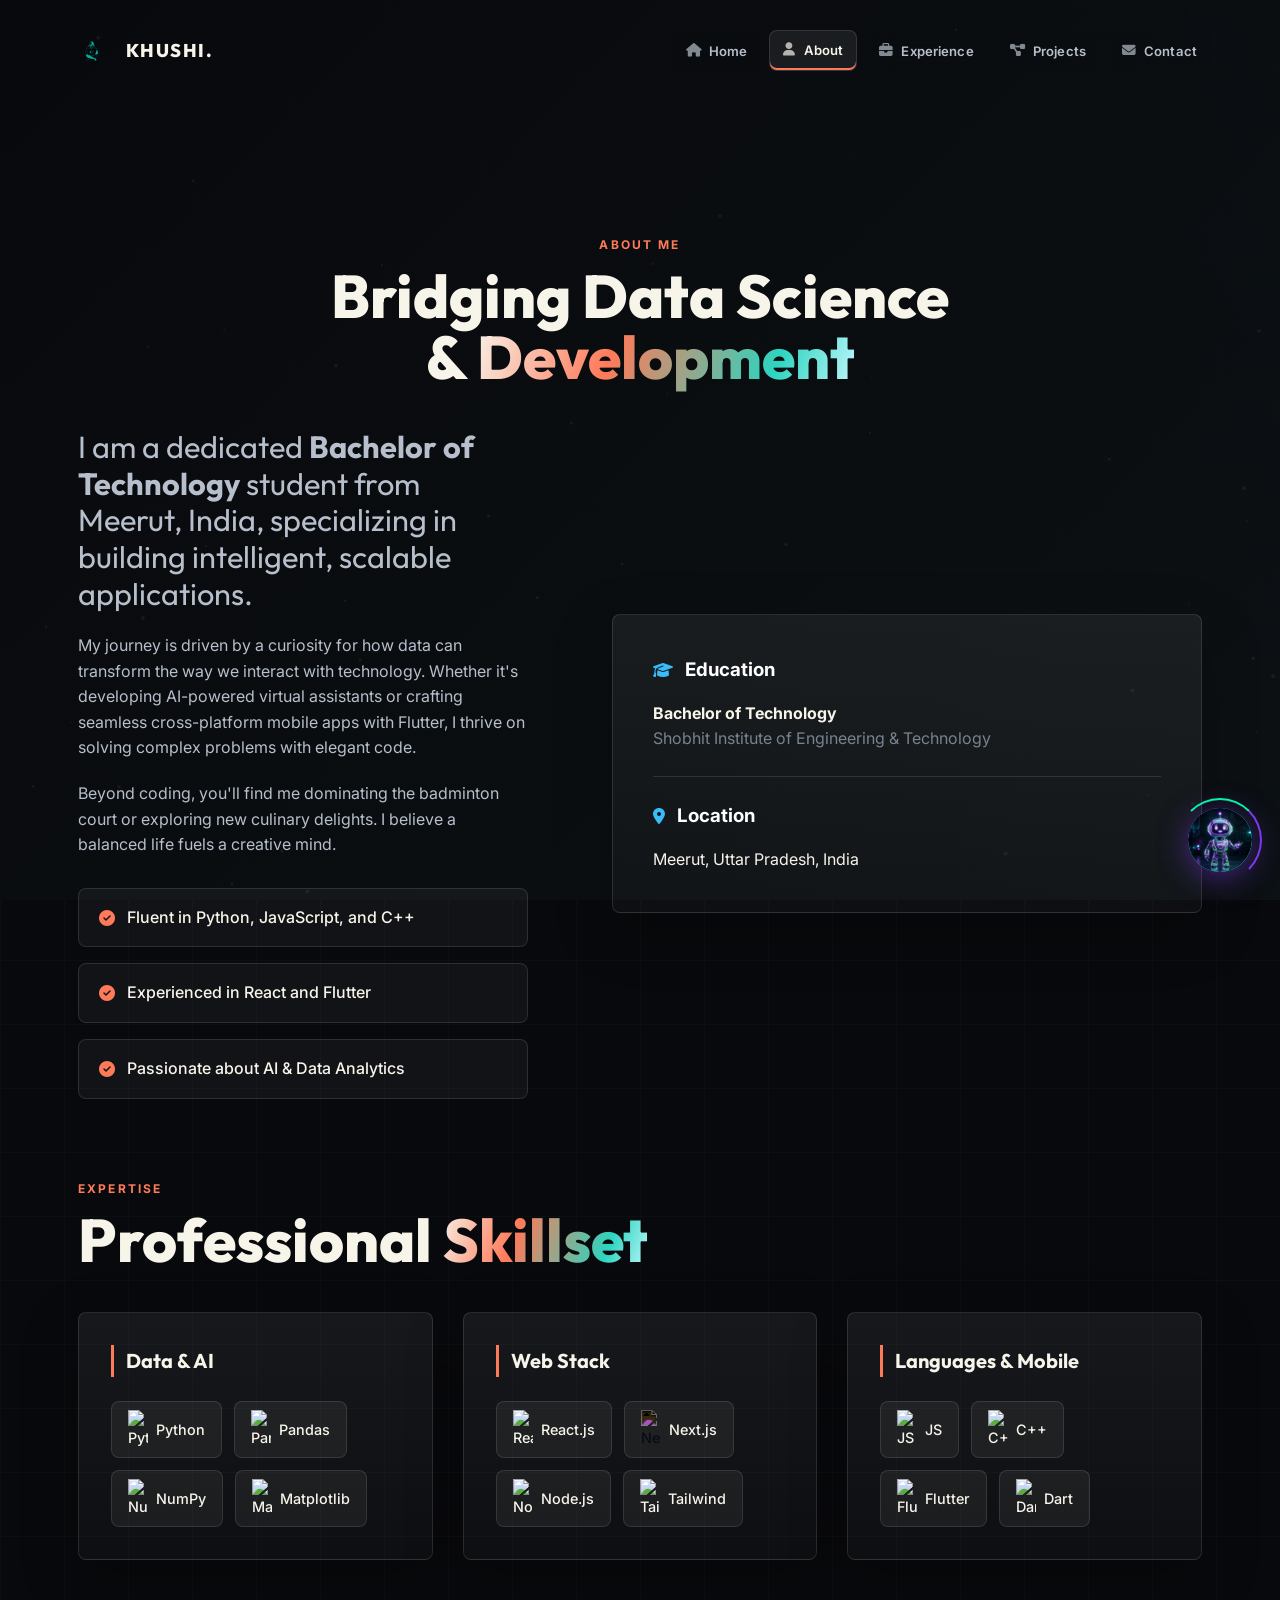
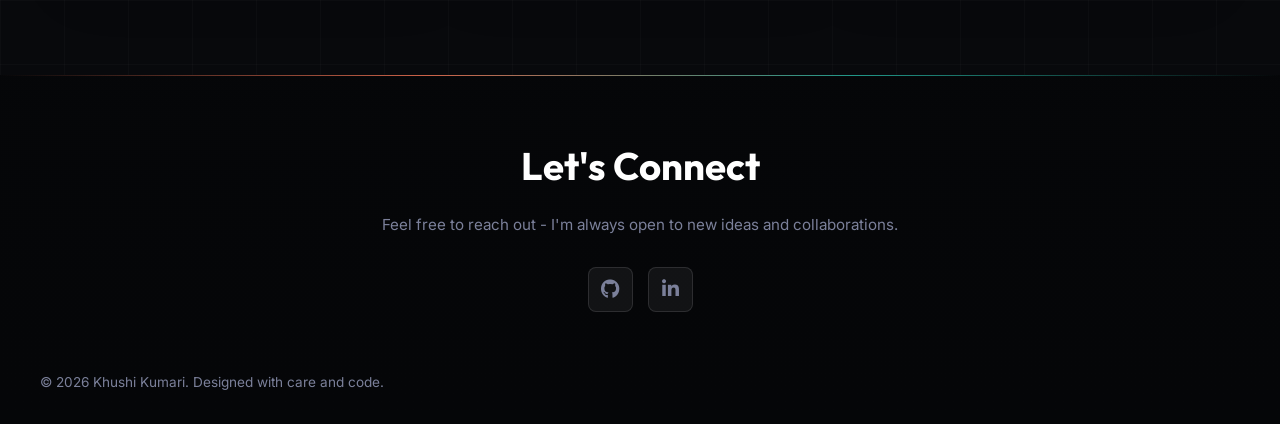
==== commit 0f0712a3: "Redesign portfolio UI" ====
--- a/about/index.html
+++ b/about/index.html
@@ -42,7 +42,6 @@
                 <a href="../Project/index.html" class="nav-pill"><i class="fas fa-briefcase"></i> Experience</a>
                 <a href="../Resume/index.html" class="nav-pill"><i class="fas fa-project-diagram"></i> Projects</a>
                 <a href="../Contact/index.html" class="nav-pill"><i class="fas fa-envelope"></i> Contact</a>
-                <a href="https://github.com/Khushi1841" target="_blank" class="nav-pill github-btn"><i class="fab fa-github"></i> GitHub</a>
             </div>
 
             <button class="menu-toggle" id="menu-toggle">
@@ -51,13 +50,10 @@
         </div>
     </nav>
 
-    <main style="padding-top: 40px;">
+    <main style="padding-top: 120px;">
         <!-- About Section (No longer hidden, acting as main page) -->
         <section class="sec-padding section-active" id="about">
             <div class="container section-head center">
-                <div class="reveal" style="margin-bottom: 24px;">
-                    <img src="../Data/images/me.jpg" alt="Khushi Kumari" style="width: 160px; height: 160px; border-radius: 50%; object-fit: cover; margin: 0 auto; border: 3px solid var(--accent-cyan); box-shadow: 0 0 20px rgba(6, 182, 212, 0.3);">
-                </div>
                 <span class="section-tag reveal">About Me</span>
                 <h2 class="section-title reveal">Bridging Data Science & <span class="gradient-text">Development</span></h2>
             </div>
@@ -65,7 +61,7 @@
             <div class="container about-layout">
                 <div class="about-content reveal">
                     <p class="p-large">
-                        I am a dedicated <strong>Bachelor of Science in Computer Science</strong> student from Meerut, India, specializing in building intelligent, scalable applications.
+                        I am a dedicated <strong>Bachelor of Technology</strong> student from Meerut, India, specializing in building intelligent, scalable applications.
                     </p>
                     <p>
                         My journey is driven by a curiosity for how data can transform the way we interact with technology. Whether it's developing AI-powered virtual assistants or crafting seamless cross-platform mobile apps with Flutter, I thrive on solving complex problems with elegant code.
@@ -87,7 +83,7 @@
                             <i class="fas fa-graduation-cap"></i>
                             <h3>Education</h3>
                         </div>
-                        <p><strong>Bachleor of Technology</strong></p>
+                        <p><strong>Bachelor of Technology</strong></p>
                         <p class="text-muted">Shobhit Institute of Engineering & Technology</p>
                         <hr>
                         <div class="info-header">
@@ -104,24 +100,39 @@
                 <h2 class="section-title reveal">Professional <span class="gradient-text">Skillset</span></h2>
             </div>
             
-            <div class="container skills-grid-container reveal-stagger">
-                <div class="skill-card"><img src="https://cdn.jsdelivr.net/gh/devicons/devicon/icons/python/python-original.svg" alt="Python"><span>Python</span></div>
-                <div class="skill-card"><img src="https://cdn.jsdelivr.net/gh/devicons/devicon/icons/java/java-original.svg" alt="Java"><span>Java</span></div>
-                <div class="skill-card"><img src="https://cdn.jsdelivr.net/gh/devicons/devicon/icons/cplusplus/cplusplus-original.svg" alt="C++"><span>C++</span></div>
-                <div class="skill-card"><img src="https://cdn.jsdelivr.net/gh/devicons/devicon/icons/c/c-original.svg" alt="C"><span>C</span></div>
-                <div class="skill-card"><img src="https://cdn.jsdelivr.net/gh/devicons/devicon/icons/javascript/javascript-original.svg" alt="JavaScript"><span>JavaScript</span></div>
-                <div class="skill-card"><img src="https://cdn.jsdelivr.net/gh/devicons/devicon/icons/typescript/typescript-original.svg" alt="TypeScript"><span>TypeScript</span></div>
-                <div class="skill-card"><img src="https://cdn.jsdelivr.net/gh/devicons/devicon/icons/php/php-original.svg" alt="PHP"><span>PHP</span></div>
-                <div class="skill-card"><img src="https://cdn.jsdelivr.net/gh/devicons/devicon/icons/flutter/flutter-original.svg" alt="Flutter"><span>Flutter</span></div>
-                <div class="skill-card"><img src="https://cdn.jsdelivr.net/gh/devicons/devicon/icons/react/react-original.svg" alt="React.js"><span>React.js</span></div>
-                <div class="skill-card"><img src="https://cdn.jsdelivr.net/gh/devicons/devicon/icons/nextjs/nextjs-original.svg" alt="Next.js" class="dark-invert"><span>Next.js</span></div>
-                <div class="skill-card"><img src="https://cdn.jsdelivr.net/gh/devicons/devicon/icons/nodejs/nodejs-original.svg" alt="Node.js"><span>Node.js</span></div>
-                <div class="skill-card"><img src="https://cdn.jsdelivr.net/gh/devicons/devicon/icons/mysql/mysql-original.svg" alt="MySQL"><span>MySQL</span></div>
-                <div class="skill-card"><img src="https://cdn.jsdelivr.net/gh/devicons/devicon/icons/numpy/numpy-original.svg" alt="NumPy"><span>NumPy</span></div>
-                <div class="skill-card"><img src="https://cdn.jsdelivr.net/gh/devicons/devicon/icons/pandas/pandas-original.svg" alt="Pandas"><span>Pandas</span></div>
-                <div class="skill-card"><img src="https://cdn.jsdelivr.net/gh/devicons/devicon/icons/git/git-original.svg" alt="Git"><span>Git</span></div>
-                <div class="skill-card"><img src="https://cdn.jsdelivr.net/gh/devicons/devicon/icons/figma/figma-original.svg" alt="Figma"><span>Figma</span></div>
-                <div class="skill-card"><img src="https://cdn.jsdelivr.net/gh/devicons/devicon/icons/webflow/webflow-original.svg" alt="Webflow"><span>Webflow</span></div>
+            <div class="container skills-flex reveal-stagger">
+                <!-- Data Science & Analytics -->
+                <div class="skill-category">
+                    <h3>Data & AI</h3>
+                    <div class="skill-tags">
+                        <div class="skill-tag-box"><img src="https://cdn.jsdelivr.net/gh/devicons/devicon/icons/python/python-original.svg" alt="Python"> <span>Python</span></div>
+                        <div class="skill-tag-box"><img src="https://cdn.jsdelivr.net/gh/devicons/devicon/icons/pandas/pandas-original.svg" alt="Pandas"> <span>Pandas</span></div>
+                        <div class="skill-tag-box"><img src="https://cdn.jsdelivr.net/gh/devicons/devicon/icons/numpy/numpy-original.svg" alt="NumPy"> <span>NumPy</span></div>
+                        <div class="skill-tag-box"><img src="https://raw.githubusercontent.com/devicons/devicon/master/icons/matplotlib/matplotlib-original.svg" alt="Matplotlib"> <span>Matplotlib</span></div>
+                    </div>
+                </div>
+
+                <!-- Web Development -->
+                <div class="skill-category">
+                    <h3>Web Stack</h3>
+                    <div class="skill-tags">
+                        <div class="skill-tag-box"><img src="https://cdn.jsdelivr.net/gh/devicons/devicon/icons/react/react-original.svg" alt="React"> <span>React.js</span></div>
+                        <div class="skill-tag-box"><img src="https://cdn.jsdelivr.net/gh/devicons/devicon/icons/nextjs/nextjs-original.svg" alt="Next.js" class="dark-invert"> <span>Next.js</span></div>
+                        <div class="skill-tag-box"><img src="https://cdn.jsdelivr.net/gh/devicons/devicon/icons/nodejs/nodejs-original.svg" alt="Node.js"> <span>Node.js</span></div>
+                        <div class="skill-tag-box"><img src="https://cdn.jsdelivr.net/gh/devicons/devicon@latest/icons/tailwindcss/tailwindcss-original.svg" alt="Tailwind"> <span>Tailwind</span></div>
+                    </div>
+                </div>
+
+                <!-- Languages & Tools -->
+                <div class="skill-category">
+                    <h3>Languages & Mobile</h3>
+                    <div class="skill-tags">
+                        <div class="skill-tag-box"><img src="https://cdn.jsdelivr.net/gh/devicons/devicon/icons/javascript/javascript-original.svg" alt="JS"> <span>JS</span></div>
+                        <div class="skill-tag-box"><img src="https://cdn.jsdelivr.net/gh/devicons/devicon/icons/cplusplus/cplusplus-original.svg" alt="C++"> <span>C++</span></div>
+                        <div class="skill-tag-box"><img src="https://cdn.jsdelivr.net/gh/devicons/devicon/icons/flutter/flutter-original.svg" alt="Flutter"> <span>Flutter</span></div>
+                        <div class="skill-tag-box"><img src="https://cdn.jsdelivr.net/gh/devicons/devicon@latest/icons/dart/dart-original.svg" alt="Dart"> <span>Dart</span></div>
+                    </div>
+                </div>
             </div>
         </section>
     </main>
@@ -130,14 +141,14 @@
         <div class="footer-gradient-line"></div>
         <div class="container footer-content">
             <h2 class="footer-title">Let's Connect</h2>
-            <p class="footer-subtext">Feel free to reach out — I'm always open to new ideas and collaborations.</p>
+            <p class="footer-subtext">Feel free to reach out - I'm always open to new ideas and collaborations.</p>
             <div class="footer-socials">
                 <a href="https://github.com/Khushi1841" target="_blank" class="social-circle"><i class="fab fa-github"></i></a>
-                <a href="https://www.linkedin.com/in/khushi41" target="_blank" class="social-circle"><i class="fab fa-linkedin-in"></i></a>
+                <a href="https://www.linkedin.com/in/khushi-kumari-01" target="_blank" class="social-circle"><i class="fab fa-linkedin-in"></i></a>
             </div>
         </div>
         <div class="footer-bottom">
-            <p>&copy; 2026 Khushi Kumari. Designed with <i class="fas fa-heart" style="color: #ff4757;"></i> and code.</p>
+            <p>&copy; 2026 Khushi Kumari. Designed with care and code.</p>
         </div>
     </footer>
 
--- a/styles.css
+++ b/styles.css
@@ -14,11 +14,8 @@
   --accent-emerald: #10b981;
   --accent-azure: #3b82f6;
   --accent-pink: #ec4899;
-  --accent-cyan: #06b6d4;
   
-  --grad-main: linear-gradient(to right, #a855f7, #ec4899);
-  --grad-logo: linear-gradient(to right, var(--accent-cyan), var(--accent-azure));
-  --grad-btn: linear-gradient(to right, var(--accent-violet), var(--accent-cyan), var(--accent-emerald));
+  --grad-main: linear-gradient(135deg, var(--accent-violet), var(--accent-emerald), var(--accent-azure));
   --grad-surface: linear-gradient(180deg, rgba(255,255,255,0.05) 0%, transparent 100%);
   
   --text-primary: #f8fafc;
@@ -29,8 +26,8 @@
   --font-body: 'Inter', sans-serif;
   
   --container-max: 1200px;
-  --radius-lg: 24px;
-  --radius-md: 16px;
+  --radius-lg: 8px;
+  --radius-md: 8px;
   --transition: all 0.4s cubic-bezier(0.23, 1, 0.32, 1);
 }
 
@@ -71,6 +68,12 @@
   padding: 0 24px;
 }
 
+.logo-img {
+  width: 45px;
+  height: 45px;
+  object-fit: contain;
+}
+
 .gradient-text {
   background: var(--grad-main);
   -webkit-background-clip: text;
@@ -101,8 +104,10 @@
   top: 0; left: 0; width: 100%; height: 100%;
   z-index: -2;
   background: 
-    radial-gradient(circle at 10% 20%, rgba(139, 92, 246, 0.05) 0%, transparent 40%),
-    radial-gradient(circle at 90% 80%, rgba(16, 185, 129, 0.05) 0%, transparent 40%);
+    linear-gradient(135deg, rgba(3, 3, 5, 0.98), rgba(7, 12, 18, 0.96)),
+    radial-gradient(circle at 10% 20%, rgba(139, 92, 246, 0.08) 0%, transparent 38%),
+    radial-gradient(circle at 90% 80%, rgba(16, 185, 129, 0.07) 0%, transparent 38%),
+    radial-gradient(circle at 50% 10%, rgba(59, 130, 246, 0.06) 0%, transparent 35%);
 }
 
 #canvas-dots {
@@ -144,14 +149,6 @@
   letter-spacing: -0.5px;
 }
 
-.logo-text {
-  background: var(--grad-logo);
-  -webkit-background-clip: text;
-  background-clip: text;
-  -webkit-text-fill-color: transparent;
-  color: transparent;
-}
-
 .logo-icon {
   background: var(--grad-main);
   padding: 8px;
@@ -175,8 +172,9 @@
   font-size: 0.9rem;
   font-weight: 600;
   color: var(--text-secondary);
-  background: transparent;
-  border: 1px solid transparent;
+  background: var(--bg-glass);
+  border: 1px solid var(--border-glass);
+  backdrop-filter: blur(10px);
   transition: var(--transition);
 }
 
@@ -185,38 +183,17 @@
   opacity: 0.7;
 }
 
-.nav-pill:hover {
+.nav-pill:hover, .nav-pill.active {
+  background: var(--bg-glass-hover);
+  border-color: rgba(255, 255, 255, 0.2);
   color: white;
+  transform: translateY(-2px);
 }
 
 .nav-pill.active {
-  background: transparent;
-  border-color: transparent;
-  color: white;
-  position: relative;
-}
-
-.nav-pill.active::after {
-  content: '';
-  position: absolute;
-  bottom: 8px;
-  left: 50%;
-  transform: translateX(-50%);
-  width: 20px;
-  height: 3px;
-  background-color: var(--accent-emerald);
-  border-radius: 2px;
-}
-
-.github-btn {
-  background: #24292e !important;
-  color: white !important;
-  border: none !important;
-}
-
-.github-btn:hover {
-  background: #2b3137 !important;
-  box-shadow: 0 5px 15px rgba(0,0,0,0.3) !important;
+  background: rgba(139, 92, 246, 0.1);
+  border-color: var(--accent-violet);
+  box-shadow: 0 0 15px rgba(139, 92, 246, 0.2);
 }
 
 /* Menu Toggle */
@@ -237,15 +214,14 @@
 }
 
 .menu-toggle span:first-child { top: 0; }
-.menu-toggle span:nth-child(2) { top: 50%; transform: translateY(-50%); }
 .menu-toggle span:last-child { bottom: 0; }
 
 /* --- Hero Section --- */
 .hero-sec {
-  min-height: 100vh;
-  display: flex;
-  align-items: center;
-  padding-top: 100px;
+  min-height: 94vh;
+  display: flex;
+  align-items: center;
+  padding-top: 140px;
   position: relative;
 }
 
@@ -253,7 +229,7 @@
   display: grid;
   grid-template-columns: 1.2fr 0.8fr;
   align-items: center;
-  gap: 100px;
+  gap: 60px;
 }
 
 .badge-premium {
@@ -279,33 +255,31 @@
 
 .hero-heading {
   font-family: var(--font-heading);
-  font-size: clamp(3rem, 7vw, 4.5rem);
-  line-height: 1.2;
+  font-size: clamp(2.7rem, 6vw, 5.6rem);
+  line-height: 1.1;
   font-weight: 900;
-  margin-bottom: 24px;
+  margin-bottom: 12px;
 }
 
 .hero-role {
-  font-size: 1.8rem;
+  font-size: 1.5rem;
   font-weight: 700;
   color: var(--accent-emerald);
-  margin-bottom: 32px;
-  min-height: 1.6em;
-  white-space: nowrap;
+  margin-bottom: 24px;
+  height: 1.6em;
 }
 
 .hero-greeting {
-  font-size: 1.4rem;
+  font-size: 1.25rem;
   font-weight: 600;
-  margin-bottom: 16px;
+  margin-bottom: 12px;
 }
 
 .hero-subtext {
-  font-size: 1.25rem;
-  line-height: 1.8;
+  font-size: 1.2rem;
   color: var(--text-secondary);
-  max-width: 600px;
-  margin-bottom: 50px;
+  max-width: 550px;
+  margin-bottom: 40px;
 }
 
 .hero-actions {
@@ -315,12 +289,12 @@
 }
 
 .btn-glow {
-  background: var(--grad-btn);
+  background: var(--grad-main);
   color: var(--bg-dark);
   padding: 16px 36px;
   border-radius: 50px;
   font-weight: 800;
-  box-shadow: 0 10px 30px rgba(6, 182, 212, 0.3);
+  box-shadow: 0 10px 30px rgba(139, 92, 246, 0.4);
 }
 
 .btn-glow:hover {
@@ -329,18 +303,30 @@
 }
 
 .btn-outline {
-  background: rgba(255, 255, 255, 0.05);
-  border: 1px solid var(--accent-cyan);
+  border: 1.5px solid var(--border-glass);
   padding: 16px 36px;
   border-radius: 50px;
   font-weight: 700;
+}
+
+.btn-outline:hover {
+  background: var(--bg-glass);
+  border-color: white;
+}
+
+.btn-quiet {
+  display: inline-flex;
+  align-items: center;
+  justify-content: center;
+  gap: 10px;
+  color: var(--text-secondary);
+  font-weight: 800;
+  padding: 16px 12px;
+}
+
+.btn-quiet:hover {
   color: white;
-  transition: var(--transition);
-}
-
-.btn-outline:hover {
-  background: rgba(6, 182, 212, 0.1);
-  box-shadow: 0 0 15px rgba(6, 182, 212, 0.3);
+  transform: translateY(-2px);
 }
 
 .hero-stats {
@@ -365,20 +351,9 @@
 /* Hero Visual - Circular & Glowing */
 .profile-wrapper {
   position: relative;
-  width: 380px;
-  height: 380px;
+  width: min(380px, 78vw);
+  height: min(380px, 78vw);
   margin: 0 auto;
-}
-
-@keyframes float-3d {
-  0% { transform: translateY(0px) rotateX(0deg) rotateY(0deg); }
-  50% { transform: translateY(-20px) rotateX(5deg) rotateY(5deg); }
-  100% { transform: translateY(0px) rotateX(0deg) rotateY(0deg); }
-}
-
-.hero-visual {
-  animation: float-3d 6s ease-in-out infinite;
-  transform-style: preserve-3d;
 }
 
 .profile-circle {
@@ -400,24 +375,19 @@
 
 .glow-border {
   position: absolute;
-  top: -5px; left: -5px; right: -5px; bottom: -5px;
-  background: transparent;
+  top: 0; left: 0;
+  width: 100%; height: 100%;
   border-radius: 50%;
-  border: 1px solid var(--accent-cyan);
-  box-shadow: 0 0 15px rgba(6, 182, 212, 0.2), inset 0 0 15px rgba(6, 182, 212, 0.2);
-  animation: rotate-glow 15s linear infinite;
+  background: conic-gradient(
+    from 0deg,
+    var(--accent-violet),
+    var(--accent-emerald),
+    var(--accent-azure),
+    var(--accent-pink),
+    var(--accent-violet)
+  );
+  animation: rotate-glow 4s linear infinite;
   z-index: 1;
-}
-
-.glow-border::after {
-  content: '';
-  position: absolute;
-  top: 50%; left: -6px;
-  transform: translateY(-50%);
-  width: 10px; height: 10px;
-  background: #fbbf24;
-  border-radius: 50%;
-  box-shadow: 0 0 10px #fbbf24, 0 0 20px #fbbf24;
 }
 
 @keyframes rotate-glow {
@@ -587,53 +557,66 @@
 .info-header i { color: var(--accent-azure); }
 .glass-info-card hr { border: none; border-top: 1px solid var(--border-glass); margin: 24px 0; }
 
-/* --- Skills Grid --- */
-.skills-grid-container {
-  display: flex;
+/* --- Skills Flex --- */
+.skills-flex {
+  display: flex;
+  justify-content: space-between;
+  gap: 30px;
   flex-wrap: wrap;
-  justify-content: center;
-  gap: 20px;
-  max-width: 1000px;
-  margin: 0 auto;
-}
-
-.skill-card {
-  width: 110px;
-  height: 110px;
-  background: rgba(255, 255, 255, 0.03);
-  border: 1px solid var(--border-glass);
-  border-radius: 16px;
-  display: flex;
-  flex-direction: column;
-  align-items: center;
-  justify-content: center;
-  gap: 12px;
+}
+
+.skill-category {
+  flex: 1;
+  min-width: 300px;
+  background: rgba(255, 255, 255, 0.02);
+  padding: 32px;
+  border-radius: var(--radius-md);
+  border: 1px solid var(--border-glass);
+  backdrop-filter: blur(5px);
   transition: var(--transition);
 }
 
-.skill-card:hover {
-  background: var(--bg-glass-hover);
+.skill-category:hover {
+  background: rgba(255, 255, 255, 0.04);
   border-color: rgba(255, 255, 255, 0.15);
   transform: translateY(-5px);
-  box-shadow: 0 10px 20px rgba(0,0,0,0.2);
-}
-
-.skill-card img {
-  width: 40px;
-  height: 40px;
-  object-fit: contain;
-}
-
-.skill-card span {
-  font-size: 0.85rem;
-  font-weight: 600;
-  color: var(--text-secondary);
+  box-shadow: 0 15px 30px rgba(0,0,0,0.2);
+}
+
+.skill-category h3 {
+  font-family: var(--font-heading);
+  font-size: 1.25rem;
+  margin-bottom: 24px;
+  border-left: 3px solid var(--accent-violet);
+  padding-left: 12px;
+}
+
+.skill-tags {
+  display: flex;
+  flex-wrap: wrap;
+  gap: 12px;
+}
+
+.skill-tag-box {
+  display: flex;
+  align-items: center;
+  gap: 8px;
+  padding: 8px 16px;
+  background: rgba(255,255,255,0.03);
+  border: 1px solid var(--border-glass);
+  border-radius: 12px;
+  font-size: 0.9rem;
+  font-weight: 500;
   transition: var(--transition);
 }
 
-.skill-card:hover span {
-  color: white;
-}
+.skill-tag-box:hover {
+  background: var(--bg-glass-hover);
+  border-color: white;
+  transform: translateY(-2px);
+}
+
+.skill-tag-box img { width: 20px; }
 .dark-invert { filter: invert(1); }
 
 /* --- Timeline --- */
@@ -878,6 +861,72 @@
   transform: scale(1.05);
 }
 
+.cert-card {
+  width: 260px;
+  flex: 0 0 260px;
+  overflow: hidden;
+  background: rgba(255, 255, 255, 0.035);
+  border: 1px solid var(--border-glass);
+  border-radius: var(--radius-lg);
+  transition: var(--transition);
+}
+
+.cert-card:hover {
+  transform: translateY(-6px);
+  border-color: rgba(255,255,255,0.2);
+  box-shadow: 0 20px 40px rgba(0,0,0,0.3);
+}
+
+.cert-card img {
+  width: 100%;
+  height: 170px;
+  object-fit: cover;
+  border-radius: 0;
+}
+
+.cert-card:hover img {
+  filter: grayscale(0);
+  transform: none;
+}
+
+.cert-card-body {
+  padding: 16px;
+}
+
+.cert-card-body h3 {
+  min-height: 44px;
+  margin-bottom: 14px;
+  font-family: var(--font-heading);
+  font-size: 1rem;
+  line-height: 1.25;
+}
+
+.cert-post-btn {
+  display: inline-flex;
+  width: 100%;
+  min-height: 42px;
+  align-items: center;
+  justify-content: center;
+  gap: 8px;
+  border-radius: 8px;
+  background: #0a66c2;
+  color: #ffffff;
+  font-size: 0.9rem;
+  font-weight: 800;
+}
+
+.cert-post-btn:hover {
+  background: #0d7adf;
+  color: #ffffff;
+}
+
+.cert-post-btn.disabled {
+  cursor: not-allowed;
+  background: rgba(255,255,255,0.08);
+  color: var(--text-muted);
+  border: 1px solid var(--border-glass);
+}
+
 @keyframes scroll-certs {
   0% { transform: translateX(0); }
   100% { transform: translateX(-50%); }
@@ -991,24 +1040,23 @@
 
 /* --- Stats Strip --- */
 .stats-strip {
-  padding: 100px 0;
-  background: #0e0e11;
-  position: relative;
-  z-index: 10;
+  padding: 40px 0 80px;
+  background: transparent;
 }
 
 .stats-grid {
   display: flex;
   justify-content: center;
   flex-wrap: wrap;
-  gap: 50px;
+  gap: 20px;
 }
 
 .stat-item {
   width: 220px;
-  height: 180px;
-  background: #1e1e27; /* Dark slate background exactly like image */
-  border-radius: 16px;
+  min-height: 160px;
+  background: rgba(255, 255, 255, 0.035);
+  border: 1px solid var(--border-glass);
+  border-radius: var(--radius-lg);
   display: flex;
   flex-direction: column;
   justify-content: center;
@@ -1031,21 +1079,142 @@
   font-size: 3.5rem;
   font-weight: 800;
   font-family: 'Outfit', sans-serif;
-  color: #00e5ff; /* Cyan/Teal exactly like image */
+  color: #22d3ee;
 }
 
 .stat-label {
   font-size: 0.85rem;
-  color: #7b809a; /* subtle muted grey */
+  color: var(--text-secondary);
   font-weight: 600;
   text-transform: uppercase;
   letter-spacing: 1px;
 }
 
+/* --- Home Feature Sections --- */
+.home-section {
+  padding: 90px 0;
+  position: relative;
+}
+
+.split-head {
+  display: flex;
+  align-items: end;
+  justify-content: space-between;
+  gap: 32px;
+}
+
+.feature-grid {
+  display: grid;
+  grid-template-columns: repeat(3, 1fr);
+  gap: 24px;
+}
+
+.feature-card {
+  background: rgba(255, 255, 255, 0.035);
+  border: 1px solid var(--border-glass);
+  border-radius: var(--radius-lg);
+  overflow: hidden;
+  transition: var(--transition);
+}
+
+.feature-card:hover {
+  transform: translateY(-8px);
+  border-color: rgba(255, 255, 255, 0.22);
+  box-shadow: 0 24px 60px rgba(0, 0, 0, 0.32);
+}
+
+.feature-card img {
+  width: 100%;
+  height: 220px;
+  object-fit: cover;
+  background: rgba(255,255,255,0.04);
+}
+
+.feature-content {
+  padding: 24px;
+}
+
+.feature-kicker {
+  display: inline-flex;
+  margin-bottom: 12px;
+  color: var(--accent-emerald);
+  font-size: 0.78rem;
+  font-weight: 800;
+  letter-spacing: 1.5px;
+  text-transform: uppercase;
+}
+
+.feature-content h3 {
+  font-family: var(--font-heading);
+  font-size: 1.5rem;
+  margin-bottom: 10px;
+}
+
+.feature-content p {
+  color: var(--text-secondary);
+  margin-bottom: 20px;
+}
+
+.proof-section {
+  background: rgba(255,255,255,0.018);
+  border-top: 1px solid var(--border-glass);
+  border-bottom: 1px solid var(--border-glass);
+}
+
+.proof-layout {
+  display: grid;
+  grid-template-columns: 0.85fr 1.15fr;
+  gap: 56px;
+  align-items: center;
+}
+
+.proof-copy p {
+  color: var(--text-secondary);
+  font-size: 1.05rem;
+  margin-top: 20px;
+  max-width: 560px;
+}
+
+.highlight-list {
+  display: grid;
+  gap: 16px;
+}
+
+.highlight-item {
+  display: grid;
+  grid-template-columns: 52px 1fr;
+  gap: 18px;
+  padding: 22px;
+  background: rgba(255,255,255,0.035);
+  border: 1px solid var(--border-glass);
+  border-radius: var(--radius-md);
+}
+
+.highlight-item i {
+  width: 52px;
+  height: 52px;
+  display: flex;
+  align-items: center;
+  justify-content: center;
+  border-radius: 8px;
+  background: rgba(16, 185, 129, 0.12);
+  color: var(--accent-emerald);
+  font-size: 1.2rem;
+}
+
+.highlight-item h3 {
+  font-family: var(--font-heading);
+  margin-bottom: 6px;
+}
+
+.highlight-item p {
+  color: var(--text-secondary);
+}
+
 /* --- Footer Connect --- */
 .footer-connect {
   position: relative;
-  background: #0e0e11;
+  background: var(--bg-dark);
   padding-bottom: 30px;
   width: 100%;
 }
@@ -1204,17 +1373,670 @@
   .visual-container { margin: 60px auto 0; }
   .about-extra { order: -1; margin-bottom: 40px; }
   .nav-links { display: none; }
+  .nav-links.mobile-active {
+    display: flex;
+    flex-direction: column;
+    position: absolute;
+    top: calc(100% + 14px);
+    left: 24px;
+    right: 24px;
+    width: auto;
+    padding: 20px;
+    background: rgba(3, 3, 5, 0.96);
+    border: 1px solid var(--border-glass);
+    border-radius: var(--radius-lg);
+    backdrop-filter: blur(18px);
+    box-shadow: 0 24px 60px rgba(0, 0, 0, 0.42);
+  }
+  .nav-links.mobile-active .nav-pill {
+    width: 100%;
+    justify-content: center;
+  }
   .menu-toggle { display: block; }
+  .feature-grid, .proof-layout {
+    grid-template-columns: 1fr;
+  }
+  .split-head {
+    align-items: flex-start;
+    flex-direction: column;
+  }
 }
 
 @media (max-width: 768px) {
   .input-grid { grid-template-columns: 1fr; }
   .hero-stats { justify-content: center; }
-  .hero-actions { flex-direction: column; width: 100%; }
-  .btn-glow, .btn-outline { width: 100%; }
+  .hero-actions { flex-direction: column; width: 100%; margin-bottom: 24px; }
+  .btn-glow, .btn-outline, .btn-quiet { width: 100%; }
   .sec-padding { padding: 60px 0; }
   .projects-grid { grid-template-columns: 1fr; }
-  .hero-sec { padding-top: 120px; min-height: auto; padding-bottom: 60px; }
-  .hero-heading { font-size: 2.5rem; }
-  .profile-wrapper { width: 280px; height: 280px; }
-}
+  .home-section { padding: 64px 0; }
+  .hero-sec { padding-top: 120px; }
+  .scroll-indicator { display: none; }
+  .loader-text { font-size: 2.2rem; letter-spacing: 9px; }
+  .highlight-item { grid-template-columns: 1fr; }
+  .feature-card img { height: 190px; }
+}
+
+/* --- 2026 Premium Redesign Overrides ---
+   Visual direction: dark digital studio, editorial spacing, precise cards,
+   restrained accent system, and calmer motion.
+*/
+:root {
+  --bg-dark: #08090c;
+  --bg-darker: #050608;
+  --bg-elevated: #101217;
+  --bg-glass: rgba(255, 255, 255, 0.045);
+  --bg-glass-hover: rgba(255, 255, 255, 0.075);
+  --border-glass: rgba(232, 238, 247, 0.12);
+
+  --accent-violet: #a78bfa;
+  --accent-emerald: #2dd4bf;
+  --accent-azure: #38bdf8;
+  --accent-pink: #f9738b;
+  --accent-gold: #ff7a59;
+
+  --grad-main: linear-gradient(135deg, #ff7a59 0%, #2dd4bf 48%, #38bdf8 100%);
+  --grad-surface: linear-gradient(180deg, rgba(255,255,255,0.07), rgba(255,255,255,0.025));
+
+  --text-primary: #f7f4ea;
+  --text-secondary: #b6bfcb;
+  --text-muted: #788391;
+
+  --container-max: 1180px;
+  --radius-lg: 8px;
+  --radius-md: 8px;
+  --shadow-premium: 0 24px 70px rgba(0, 0, 0, 0.38);
+  --transition: all 0.28s cubic-bezier(0.2, 0.8, 0.2, 1);
+}
+
+body {
+  background:
+    linear-gradient(rgba(255,255,255,0.018) 1px, transparent 1px),
+    linear-gradient(90deg, rgba(255,255,255,0.018) 1px, transparent 1px),
+    var(--bg-dark);
+  background-size: 64px 64px, 64px 64px, auto;
+  letter-spacing: 0;
+}
+
+body::before {
+  content: '';
+  position: fixed;
+  inset: 0;
+  z-index: -3;
+  pointer-events: none;
+  background:
+    linear-gradient(115deg, rgba(255,122,89,0.075) 0%, transparent 28%),
+    linear-gradient(245deg, rgba(45,212,191,0.07) 0%, transparent 34%),
+    linear-gradient(180deg, rgba(8,9,12,0.15), rgba(8,9,12,0.96));
+}
+
+::selection {
+  background: rgba(255, 122, 89, 0.28);
+  color: var(--text-primary);
+}
+
+::-webkit-scrollbar-thumb {
+  background: linear-gradient(var(--accent-gold), var(--accent-emerald));
+}
+
+.bg-gradient {
+  background:
+    linear-gradient(135deg, rgba(8,9,12,0.98), rgba(13,18,21,0.94)),
+    repeating-linear-gradient(90deg, rgba(255,255,255,0.025) 0 1px, transparent 1px 96px);
+}
+
+#canvas-dots { opacity: 0.34; }
+
+.container { padding: 0 28px; }
+
+.nav-glass { padding: 18px 0; }
+
+.nav-container {
+  min-height: 66px;
+  padding: 0 18px;
+  border: 1px solid transparent;
+  border-radius: 8px;
+}
+
+.nav-glass.scrolled .nav-container,
+.nav-container:hover {
+  background: rgba(8, 9, 12, 0.78);
+  border-color: var(--border-glass);
+  box-shadow: 0 18px 50px rgba(0,0,0,0.28);
+  backdrop-filter: blur(22px);
+}
+
+.nav-glass.scrolled {
+  padding: 10px 0;
+  background: transparent;
+  border-bottom: 0;
+}
+
+.logo {
+  gap: 12px;
+  font-size: 1.15rem;
+  letter-spacing: 0.08em;
+}
+
+.logo-img {
+  width: 38px;
+  height: 38px;
+  border-radius: 8px;
+  background: rgba(255,255,255,0.05);
+  border: 1px solid var(--border-glass);
+}
+
+.nav-links { gap: 8px; }
+
+.nav-pill {
+  min-height: 40px;
+  padding: 9px 13px;
+  border-radius: 8px;
+  background: transparent;
+  border-color: transparent;
+  font-size: 0.82rem;
+  letter-spacing: 0.01em;
+}
+
+.nav-pill:hover,
+.nav-pill.active {
+  transform: translateY(-1px);
+  background: rgba(255,255,255,0.07);
+  border-color: var(--border-glass);
+}
+
+.nav-pill.active {
+  color: var(--text-primary);
+  box-shadow: inset 0 -2px 0 var(--accent-gold);
+}
+
+.menu-toggle {
+  width: 42px;
+  height: 42px;
+  border: 1px solid var(--border-glass);
+  border-radius: 8px;
+  background: rgba(255,255,255,0.04);
+}
+
+.menu-toggle span {
+  left: 10px;
+  width: 20px;
+  background: var(--text-primary);
+}
+
+.menu-toggle span:first-child { top: 14px; }
+.menu-toggle span:last-child { bottom: 14px; }
+.menu-toggle.is-open span:first-child { transform: translateY(6px) rotate(45deg); }
+.menu-toggle.is-open span:last-child { transform: translateY(-6px) rotate(-45deg); }
+
+.hero-sec {
+  min-height: 96vh;
+  padding-top: 128px;
+}
+
+.hero-grid {
+  grid-template-columns: minmax(0, 1.05fr) minmax(320px, 0.72fr);
+  gap: clamp(36px, 7vw, 96px);
+}
+
+.badge-premium {
+  border-radius: 8px;
+  padding: 9px 12px;
+  border-color: rgba(255, 122, 89, 0.28);
+  background: rgba(255, 122, 89, 0.08);
+  color: #ffd2c4;
+  letter-spacing: 0.01em;
+}
+
+.badge-dot {
+  background: var(--accent-gold);
+  box-shadow: 0 0 18px rgba(255,122,89,0.5);
+}
+
+.hero-greeting {
+  color: var(--accent-emerald);
+  font-size: 1rem;
+  font-weight: 800;
+  letter-spacing: 0.08em;
+  text-transform: uppercase;
+}
+
+.hero-heading {
+  max-width: 920px;
+  font-size: clamp(3rem, 7.7vw, 6.8rem);
+  line-height: 0.95;
+  font-weight: 900;
+  text-wrap: balance;
+}
+
+.gradient-text {
+  background: linear-gradient(110deg, #f7f4ea 0%, #ff7a59 36%, #2dd4bf 78%, #c7f9ff 100%);
+  -webkit-background-clip: text;
+  background-clip: text;
+}
+
+.hero-role {
+  color: var(--accent-gold);
+  font-size: clamp(1.15rem, 2vw, 1.65rem);
+  letter-spacing: 0.02em;
+}
+
+.hero-subtext {
+  max-width: 680px;
+  color: #c6ced8;
+  font-size: clamp(1rem, 1.35vw, 1.2rem);
+  line-height: 1.75;
+}
+
+.hero-actions {
+  align-items: center;
+  gap: 12px;
+}
+
+.btn-glow,
+.btn-outline,
+.btn-primary,
+.btn-quiet,
+.cert-post-btn {
+  border-radius: 8px;
+}
+
+.btn-glow {
+  position: relative;
+  isolation: isolate;
+  background: var(--text-primary);
+  color: var(--bg-dark);
+  box-shadow: 0 16px 38px rgba(255,122,89,0.2);
+}
+
+.btn-glow::after {
+  content: '';
+  position: absolute;
+  inset: 2px;
+  z-index: -1;
+  border-radius: 6px;
+  background: linear-gradient(90deg, rgba(255,122,89,0.35), rgba(45,212,191,0.2));
+  opacity: 0;
+  transition: var(--transition);
+}
+
+.btn-glow:hover {
+  transform: translateY(-3px);
+  box-shadow: 0 22px 52px rgba(45,212,191,0.22);
+}
+
+.btn-glow:hover::after { opacity: 1; }
+
+.btn-outline {
+  border: 1px solid rgba(247,244,234,0.22);
+  background: rgba(255,255,255,0.035);
+}
+
+.btn-outline:hover {
+  background: rgba(255,255,255,0.09);
+  border-color: rgba(255,122,89,0.55);
+}
+
+.btn-quiet { color: #d6dde7; }
+
+.profile-wrapper {
+  width: min(360px, 78vw);
+  height: min(430px, 88vw);
+  border-radius: 8px;
+}
+
+.glow-border {
+  border-radius: 8px;
+  background: linear-gradient(135deg, rgba(255,122,89,0.95), rgba(45,212,191,0.85) 52%, rgba(56,189,248,0.9));
+  animation: none;
+  box-shadow: 0 34px 90px rgba(0,0,0,0.38);
+}
+
+.profile-circle {
+  top: 8px;
+  left: 8px;
+  width: calc(100% - 16px);
+  height: calc(100% - 16px);
+  border: 8px solid #0d1014;
+  border-radius: 8px;
+}
+
+.profile-circle::after {
+  content: '';
+  position: absolute;
+  inset: 0;
+  background: linear-gradient(180deg, transparent 48%, rgba(8,9,12,0.4));
+  pointer-events: none;
+}
+
+.profile-circle img { object-position: center top; }
+.scroll-indicator { bottom: 26px; opacity: 0.55; }
+.mouse { border-radius: 8px; }
+
+.stats-strip { padding: 30px 0 86px; }
+.stats-grid { gap: 14px; }
+
+.stat-item {
+  width: min(255px, 100%);
+  min-height: 138px;
+  align-items: flex-start;
+  padding: 24px;
+  background: var(--grad-surface);
+  border-color: var(--border-glass);
+  box-shadow: 0 16px 48px rgba(0,0,0,0.18);
+}
+
+.stat-item:hover,
+.feature-card:hover,
+.project-card-premium:hover,
+.skill-category:hover,
+.glass-info-card:hover,
+.highlight-item:hover,
+.cert-card:hover,
+.ach-box:hover,
+.method-card:hover {
+  transform: translateY(-5px);
+  border-color: rgba(255,122,89,0.34);
+}
+
+.stat-number,
+.stat-plus {
+  color: var(--accent-gold);
+  font-size: 3.1rem;
+  line-height: 1;
+}
+
+.stat-label {
+  color: var(--text-muted);
+  letter-spacing: 0.12em;
+}
+
+.home-section,
+.sec-padding {
+  padding: clamp(72px, 9vw, 116px) 0;
+}
+
+.section-head { margin-bottom: 42px; }
+
+.section-tag {
+  color: var(--accent-gold);
+  font-size: 0.75rem;
+  letter-spacing: 0.18em;
+}
+
+.section-title {
+  max-width: 860px;
+  font-size: clamp(2.1rem, 4.7vw, 4.4rem);
+  line-height: 1;
+  text-wrap: balance;
+}
+
+.section-head.center .section-title { margin-inline: auto; }
+
+.feature-grid { gap: 18px; }
+
+.feature-card,
+.project-card-premium,
+.skill-category,
+.glass-info-card,
+.highlight-item,
+.cert-card,
+.ach-box,
+.method-card,
+.contact-form-glass,
+.glass-card {
+  background: linear-gradient(180deg, rgba(255,255,255,0.062), rgba(255,255,255,0.028));
+  border: 1px solid var(--border-glass);
+  border-radius: 8px;
+  box-shadow: 0 18px 60px rgba(0,0,0,0.22);
+}
+
+.feature-card,
+.project-card-premium,
+.cert-card { overflow: hidden; }
+
+.feature-card img,
+.project-img,
+.cert-card img { background: #14171d; }
+
+.feature-card img,
+.project-img img { filter: saturate(0.92) contrast(1.05); }
+
+.feature-content,
+.project-info { padding: 26px; }
+
+.feature-kicker,
+.project-tags span {
+  color: #d7fdf4;
+  background: rgba(45, 212, 191, 0.1);
+  border: 1px solid rgba(45, 212, 191, 0.18);
+  border-radius: 999px;
+  padding: 5px 10px;
+}
+
+.project-tags { flex-wrap: wrap; }
+
+.p-link,
+.social-circle,
+.social-row a,
+.method-card i,
+.highlight-item i { border-radius: 8px; }
+
+.p-link { background: rgba(255,255,255,0.04); }
+
+.p-link:hover {
+  background: var(--accent-gold);
+  color: #08090c;
+}
+
+.proof-section {
+  background:
+    linear-gradient(90deg, rgba(255,122,89,0.04), rgba(45,212,191,0.035)),
+    rgba(255,255,255,0.015);
+}
+
+.proof-layout {
+  gap: clamp(28px, 6vw, 76px);
+}
+
+.highlight-item { transition: var(--transition); }
+
+.highlight-item i,
+.ach-icon {
+  background: rgba(255,122,89,0.11);
+  color: var(--accent-gold);
+}
+
+.about-layout { gap: clamp(36px, 7vw, 84px); }
+
+.p-large {
+  font-family: var(--font-heading);
+  font-size: clamp(1.35rem, 2.4vw, 2rem);
+  line-height: 1.2;
+}
+
+.about-points li {
+  background: rgba(255,255,255,0.045);
+  border-color: var(--border-glass);
+}
+
+.about-points li i { color: var(--accent-gold); }
+.skill-category h3 { border-left-color: var(--accent-gold); }
+
+.skill-tag-box {
+  border-radius: 8px;
+  background: rgba(255,255,255,0.055);
+}
+
+.timeline-line {
+  background: linear-gradient(to bottom, var(--accent-gold), var(--accent-emerald), var(--accent-azure));
+}
+
+.event-dot { background: var(--accent-gold); }
+
+.event-date {
+  color: #ffd2c4;
+  background: rgba(255,122,89,0.1);
+}
+
+.cert-slider {
+  padding: 16px 0 26px;
+  mask-image: linear-gradient(90deg, transparent 0, #000 7%, #000 93%, transparent 100%);
+}
+
+.cert-track {
+  gap: 18px;
+  animation-duration: 42s;
+}
+
+.cert-slider:hover .cert-track { animation-play-state: paused; }
+
+.cert-card {
+  width: 280px;
+  flex-basis: 280px;
+}
+
+.cert-card img { height: 185px; }
+.cert-card-body h3 { color: var(--text-primary); }
+
+.cert-post-btn {
+  background: #0a66c2;
+  color: #fff;
+}
+
+.cert-post-btn.disabled { background: rgba(255,255,255,0.05); }
+
+.contact-split { gap: clamp(32px, 6vw, 72px); }
+
+.input-wrap input,
+.input-wrap textarea {
+  border-radius: 8px;
+  background: rgba(255,255,255,0.045);
+}
+
+.input-wrap input:focus,
+.input-wrap textarea:focus {
+  border-color: var(--accent-gold);
+  box-shadow: 0 0 0 4px rgba(255,122,89,0.1);
+}
+
+.btn-primary {
+  background: var(--text-primary);
+  color: var(--bg-dark);
+}
+
+.btn-primary:hover { transform: translateY(-3px); }
+
+.footer-connect {
+  background:
+    linear-gradient(180deg, rgba(8,9,12,0.1), rgba(5,6,8,1)),
+    var(--bg-darker);
+}
+
+.footer-gradient-line {
+  height: 1px;
+  background: linear-gradient(90deg, transparent, rgba(255,122,89,0.8), rgba(45,212,191,0.7), transparent);
+}
+
+.footer-title {
+  font-family: var(--font-heading);
+  font-size: clamp(1.6rem, 3vw, 2.5rem);
+}
+
+.social-circle {
+  background: rgba(255,255,255,0.055);
+  border: 1px solid var(--border-glass);
+}
+
+.social-circle:hover {
+  background: var(--text-primary);
+  color: var(--bg-dark);
+}
+
+.loader-wrapper {
+  background:
+    linear-gradient(135deg, rgba(255,122,89,0.08), transparent 36%),
+    var(--bg-dark);
+  transition: opacity 0.5s ease;
+}
+
+.loader-text { letter-spacing: 0.16em; }
+.loader-bar { background: var(--grad-main); }
+
+.reveal {
+  transform: translateY(22px);
+  transition: opacity 0.72s ease, transform 0.72s ease;
+}
+
+@media (prefers-reduced-motion: reduce) {
+  *,
+  *::before,
+  *::after {
+    animation-duration: 0.01ms !important;
+    animation-iteration-count: 1 !important;
+    scroll-behavior: auto !important;
+    transition-duration: 0.01ms !important;
+  }
+}
+
+@media (max-width: 1024px) {
+  .nav-links.mobile-active {
+    top: calc(100% + 8px);
+    background: rgba(8, 9, 12, 0.98);
+    border-radius: 8px;
+  }
+
+  .hero-grid { grid-template-columns: 1fr; }
+
+  .hero-info {
+    text-align: left;
+    align-items: flex-start;
+  }
+
+  .hero-subtext { margin-left: 0; }
+  .hero-visual { width: 100%; }
+}
+
+@media (max-width: 768px) {
+  .container { padding: 0 18px; }
+  .nav-container { padding: 0 12px; }
+
+  .hero-info {
+    text-align: center;
+    align-items: center;
+  }
+
+  .hero-heading { font-size: clamp(2.65rem, 14vw, 4rem); }
+  .hero-subtext { margin-left: auto; }
+
+  .profile-wrapper {
+    width: min(310px, 84vw);
+    height: min(370px, 96vw);
+  }
+
+  .stats-grid {
+    display: grid;
+    grid-template-columns: repeat(2, minmax(0, 1fr));
+  }
+
+  .stat-item {
+    width: auto;
+    min-height: 128px;
+    padding: 18px;
+  }
+
+  .stat-number,
+  .stat-plus { font-size: 2.35rem; }
+
+  .feature-grid,
+  .projects-grid,
+  .achievement-strip,
+  .skills-flex { gap: 16px; }
+
+  .projects-grid { grid-template-columns: 1fr; }
+
+  .project-img,
+  .feature-card img { height: 210px; }
+
+  .form-btns { flex-direction: column; }
+}
--- a/about/styles.css
+++ b/about/styles.css
@@ -165,3 +165,37 @@
   border-color: var(--accent-violet);
   transform: translateX(5px);
 }
+
+/* Local polish for the 2026 redesign */
+.about-layout {
+  gap: clamp(36px, 7vw, 84px);
+}
+
+.glow-border-about {
+  background: linear-gradient(135deg, rgba(255,122,89,0.95), rgba(45,212,191,0.84));
+  filter: none;
+  animation: none;
+}
+
+.floating-badge {
+  border-radius: 8px;
+  background: rgba(8, 9, 12, 0.82);
+  border-color: var(--border-glass);
+}
+
+.floating-badge i,
+.fb-2 i {
+  color: var(--accent-gold);
+}
+
+.interactive-card:hover,
+.about-points li:hover {
+  transform: translateY(-5px);
+  border-color: rgba(255,122,89,0.34);
+}
+
+.about-points li {
+  background: rgba(255,255,255,0.045);
+  border-color: var(--border-glass);
+  border-radius: 8px;
+}
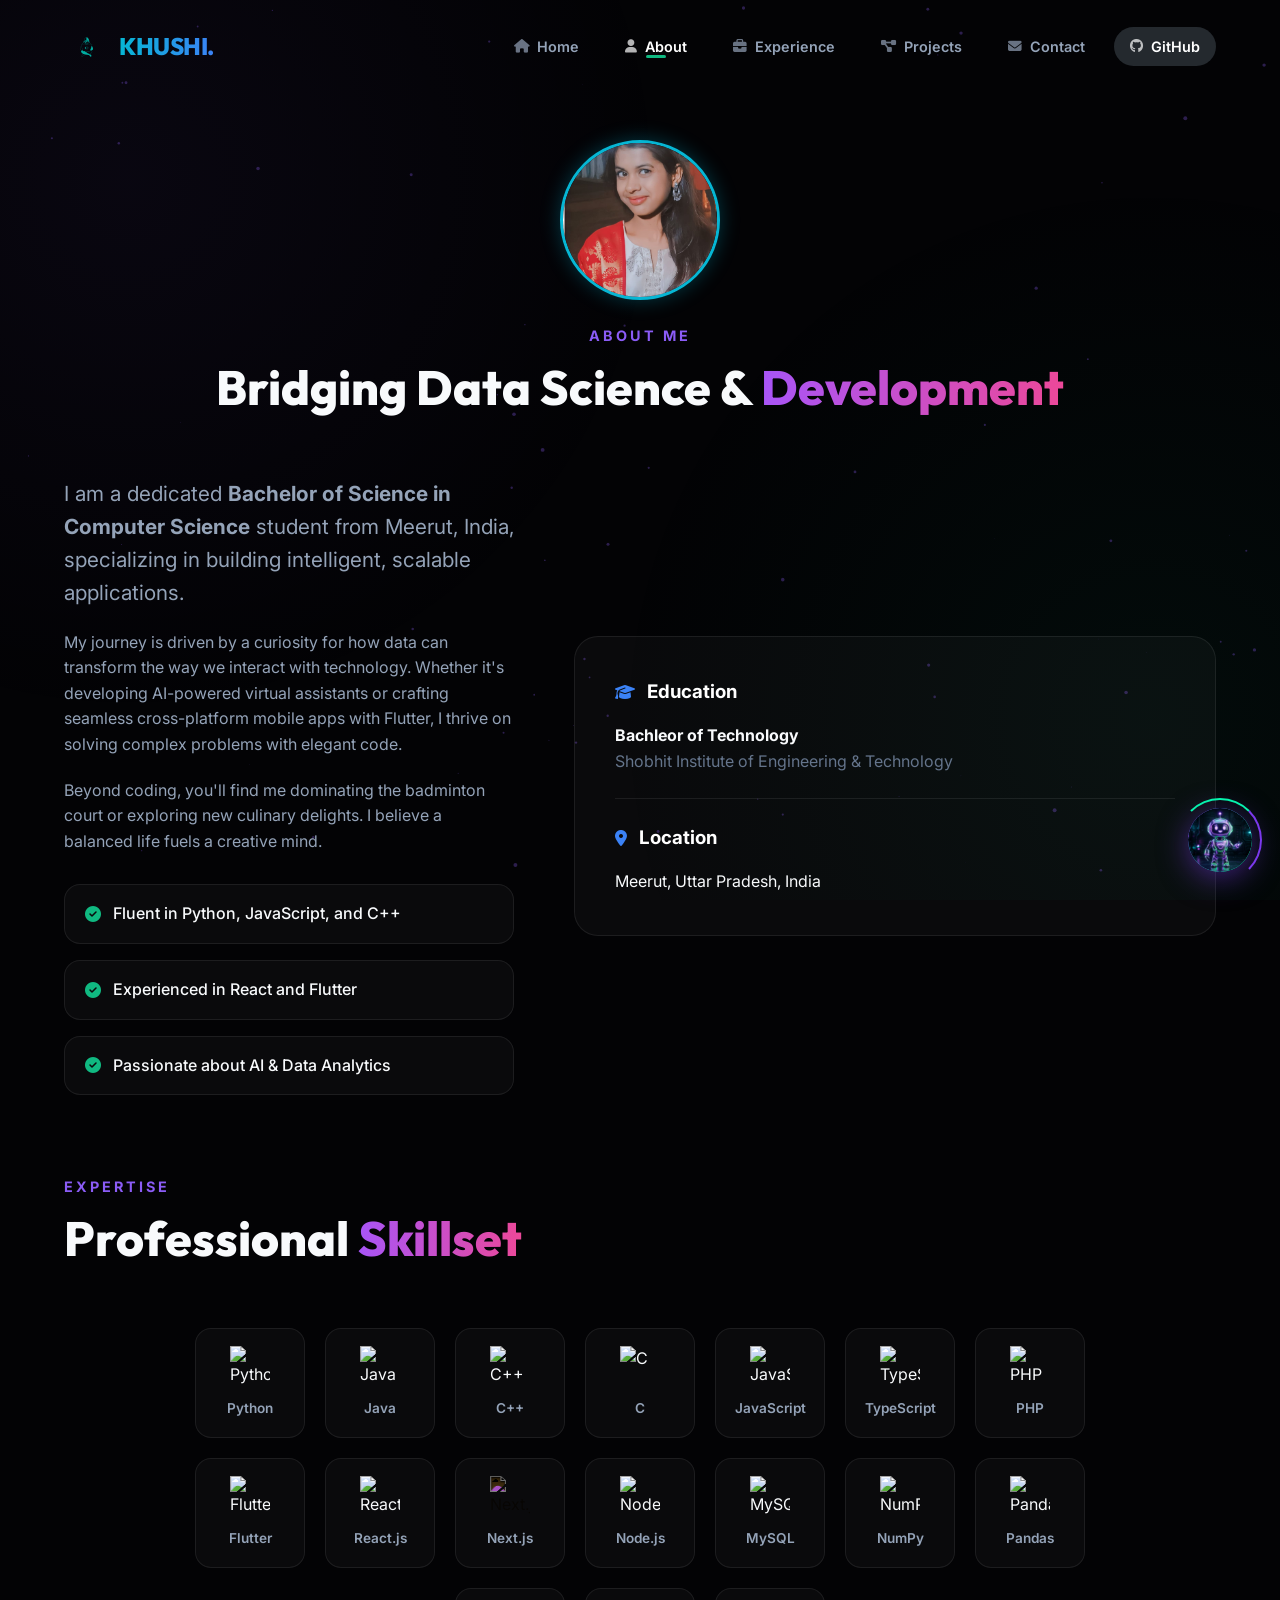
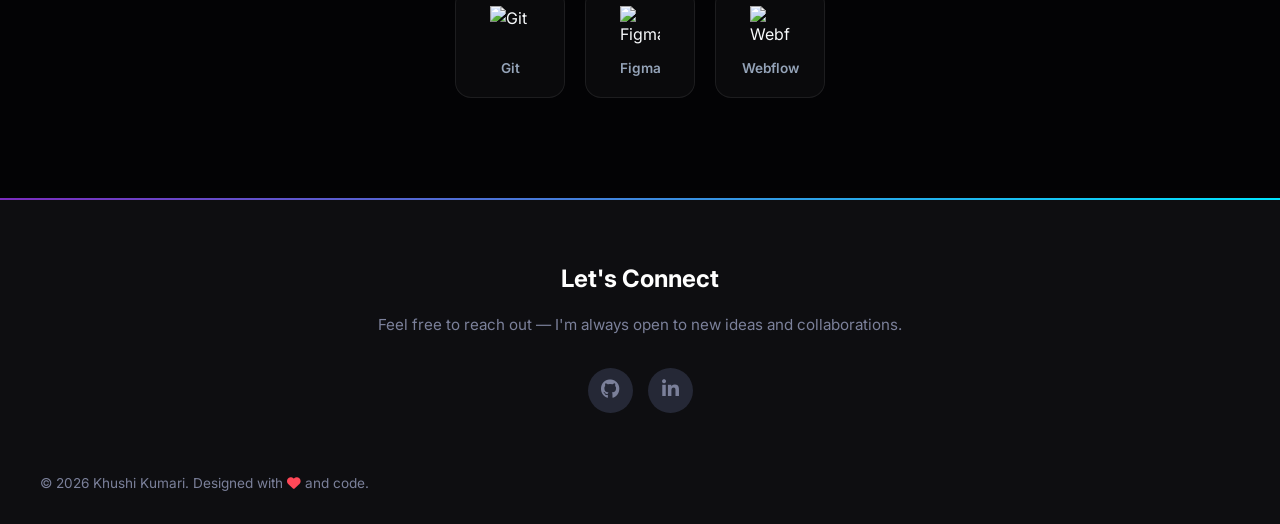
==== commit 174db8f0: "Restore previous portfolio design" ====
--- a/about/index.html
+++ b/about/index.html
@@ -42,6 +42,7 @@
                 <a href="../Project/index.html" class="nav-pill"><i class="fas fa-briefcase"></i> Experience</a>
                 <a href="../Resume/index.html" class="nav-pill"><i class="fas fa-project-diagram"></i> Projects</a>
                 <a href="../Contact/index.html" class="nav-pill"><i class="fas fa-envelope"></i> Contact</a>
+                <a href="https://github.com/Khushi1841" target="_blank" class="nav-pill github-btn"><i class="fab fa-github"></i> GitHub</a>
             </div>
 
             <button class="menu-toggle" id="menu-toggle">
@@ -50,10 +51,13 @@
         </div>
     </nav>
 
-    <main style="padding-top: 120px;">
+    <main style="padding-top: 40px;">
         <!-- About Section (No longer hidden, acting as main page) -->
         <section class="sec-padding section-active" id="about">
             <div class="container section-head center">
+                <div class="reveal" style="margin-bottom: 24px;">
+                    <img src="../Data/images/me.jpg" alt="Khushi Kumari" style="width: 160px; height: 160px; border-radius: 50%; object-fit: cover; margin: 0 auto; border: 3px solid var(--accent-cyan); box-shadow: 0 0 20px rgba(6, 182, 212, 0.3);">
+                </div>
                 <span class="section-tag reveal">About Me</span>
                 <h2 class="section-title reveal">Bridging Data Science & <span class="gradient-text">Development</span></h2>
             </div>
@@ -61,7 +65,7 @@
             <div class="container about-layout">
                 <div class="about-content reveal">
                     <p class="p-large">
-                        I am a dedicated <strong>Bachelor of Technology</strong> student from Meerut, India, specializing in building intelligent, scalable applications.
+                        I am a dedicated <strong>Bachelor of Science in Computer Science</strong> student from Meerut, India, specializing in building intelligent, scalable applications.
                     </p>
                     <p>
                         My journey is driven by a curiosity for how data can transform the way we interact with technology. Whether it's developing AI-powered virtual assistants or crafting seamless cross-platform mobile apps with Flutter, I thrive on solving complex problems with elegant code.
@@ -83,7 +87,7 @@
                             <i class="fas fa-graduation-cap"></i>
                             <h3>Education</h3>
                         </div>
-                        <p><strong>Bachelor of Technology</strong></p>
+                        <p><strong>Bachleor of Technology</strong></p>
                         <p class="text-muted">Shobhit Institute of Engineering & Technology</p>
                         <hr>
                         <div class="info-header">
@@ -100,39 +104,24 @@
                 <h2 class="section-title reveal">Professional <span class="gradient-text">Skillset</span></h2>
             </div>
             
-            <div class="container skills-flex reveal-stagger">
-                <!-- Data Science & Analytics -->
-                <div class="skill-category">
-                    <h3>Data & AI</h3>
-                    <div class="skill-tags">
-                        <div class="skill-tag-box"><img src="https://cdn.jsdelivr.net/gh/devicons/devicon/icons/python/python-original.svg" alt="Python"> <span>Python</span></div>
-                        <div class="skill-tag-box"><img src="https://cdn.jsdelivr.net/gh/devicons/devicon/icons/pandas/pandas-original.svg" alt="Pandas"> <span>Pandas</span></div>
-                        <div class="skill-tag-box"><img src="https://cdn.jsdelivr.net/gh/devicons/devicon/icons/numpy/numpy-original.svg" alt="NumPy"> <span>NumPy</span></div>
-                        <div class="skill-tag-box"><img src="https://raw.githubusercontent.com/devicons/devicon/master/icons/matplotlib/matplotlib-original.svg" alt="Matplotlib"> <span>Matplotlib</span></div>
-                    </div>
-                </div>
-
-                <!-- Web Development -->
-                <div class="skill-category">
-                    <h3>Web Stack</h3>
-                    <div class="skill-tags">
-                        <div class="skill-tag-box"><img src="https://cdn.jsdelivr.net/gh/devicons/devicon/icons/react/react-original.svg" alt="React"> <span>React.js</span></div>
-                        <div class="skill-tag-box"><img src="https://cdn.jsdelivr.net/gh/devicons/devicon/icons/nextjs/nextjs-original.svg" alt="Next.js" class="dark-invert"> <span>Next.js</span></div>
-                        <div class="skill-tag-box"><img src="https://cdn.jsdelivr.net/gh/devicons/devicon/icons/nodejs/nodejs-original.svg" alt="Node.js"> <span>Node.js</span></div>
-                        <div class="skill-tag-box"><img src="https://cdn.jsdelivr.net/gh/devicons/devicon@latest/icons/tailwindcss/tailwindcss-original.svg" alt="Tailwind"> <span>Tailwind</span></div>
-                    </div>
-                </div>
-
-                <!-- Languages & Tools -->
-                <div class="skill-category">
-                    <h3>Languages & Mobile</h3>
-                    <div class="skill-tags">
-                        <div class="skill-tag-box"><img src="https://cdn.jsdelivr.net/gh/devicons/devicon/icons/javascript/javascript-original.svg" alt="JS"> <span>JS</span></div>
-                        <div class="skill-tag-box"><img src="https://cdn.jsdelivr.net/gh/devicons/devicon/icons/cplusplus/cplusplus-original.svg" alt="C++"> <span>C++</span></div>
-                        <div class="skill-tag-box"><img src="https://cdn.jsdelivr.net/gh/devicons/devicon/icons/flutter/flutter-original.svg" alt="Flutter"> <span>Flutter</span></div>
-                        <div class="skill-tag-box"><img src="https://cdn.jsdelivr.net/gh/devicons/devicon@latest/icons/dart/dart-original.svg" alt="Dart"> <span>Dart</span></div>
-                    </div>
-                </div>
+            <div class="container skills-grid-container reveal-stagger">
+                <div class="skill-card"><img src="https://cdn.jsdelivr.net/gh/devicons/devicon/icons/python/python-original.svg" alt="Python"><span>Python</span></div>
+                <div class="skill-card"><img src="https://cdn.jsdelivr.net/gh/devicons/devicon/icons/java/java-original.svg" alt="Java"><span>Java</span></div>
+                <div class="skill-card"><img src="https://cdn.jsdelivr.net/gh/devicons/devicon/icons/cplusplus/cplusplus-original.svg" alt="C++"><span>C++</span></div>
+                <div class="skill-card"><img src="https://cdn.jsdelivr.net/gh/devicons/devicon/icons/c/c-original.svg" alt="C"><span>C</span></div>
+                <div class="skill-card"><img src="https://cdn.jsdelivr.net/gh/devicons/devicon/icons/javascript/javascript-original.svg" alt="JavaScript"><span>JavaScript</span></div>
+                <div class="skill-card"><img src="https://cdn.jsdelivr.net/gh/devicons/devicon/icons/typescript/typescript-original.svg" alt="TypeScript"><span>TypeScript</span></div>
+                <div class="skill-card"><img src="https://cdn.jsdelivr.net/gh/devicons/devicon/icons/php/php-original.svg" alt="PHP"><span>PHP</span></div>
+                <div class="skill-card"><img src="https://cdn.jsdelivr.net/gh/devicons/devicon/icons/flutter/flutter-original.svg" alt="Flutter"><span>Flutter</span></div>
+                <div class="skill-card"><img src="https://cdn.jsdelivr.net/gh/devicons/devicon/icons/react/react-original.svg" alt="React.js"><span>React.js</span></div>
+                <div class="skill-card"><img src="https://cdn.jsdelivr.net/gh/devicons/devicon/icons/nextjs/nextjs-original.svg" alt="Next.js" class="dark-invert"><span>Next.js</span></div>
+                <div class="skill-card"><img src="https://cdn.jsdelivr.net/gh/devicons/devicon/icons/nodejs/nodejs-original.svg" alt="Node.js"><span>Node.js</span></div>
+                <div class="skill-card"><img src="https://cdn.jsdelivr.net/gh/devicons/devicon/icons/mysql/mysql-original.svg" alt="MySQL"><span>MySQL</span></div>
+                <div class="skill-card"><img src="https://cdn.jsdelivr.net/gh/devicons/devicon/icons/numpy/numpy-original.svg" alt="NumPy"><span>NumPy</span></div>
+                <div class="skill-card"><img src="https://cdn.jsdelivr.net/gh/devicons/devicon/icons/pandas/pandas-original.svg" alt="Pandas"><span>Pandas</span></div>
+                <div class="skill-card"><img src="https://cdn.jsdelivr.net/gh/devicons/devicon/icons/git/git-original.svg" alt="Git"><span>Git</span></div>
+                <div class="skill-card"><img src="https://cdn.jsdelivr.net/gh/devicons/devicon/icons/figma/figma-original.svg" alt="Figma"><span>Figma</span></div>
+                <div class="skill-card"><img src="https://cdn.jsdelivr.net/gh/devicons/devicon/icons/webflow/webflow-original.svg" alt="Webflow"><span>Webflow</span></div>
             </div>
         </section>
     </main>
@@ -141,14 +130,14 @@
         <div class="footer-gradient-line"></div>
         <div class="container footer-content">
             <h2 class="footer-title">Let's Connect</h2>
-            <p class="footer-subtext">Feel free to reach out - I'm always open to new ideas and collaborations.</p>
+            <p class="footer-subtext">Feel free to reach out — I'm always open to new ideas and collaborations.</p>
             <div class="footer-socials">
                 <a href="https://github.com/Khushi1841" target="_blank" class="social-circle"><i class="fab fa-github"></i></a>
-                <a href="https://www.linkedin.com/in/khushi-kumari-01" target="_blank" class="social-circle"><i class="fab fa-linkedin-in"></i></a>
+                <a href="https://www.linkedin.com/in/khushi41" target="_blank" class="social-circle"><i class="fab fa-linkedin-in"></i></a>
             </div>
         </div>
         <div class="footer-bottom">
-            <p>&copy; 2026 Khushi Kumari. Designed with care and code.</p>
+            <p>&copy; 2026 Khushi Kumari. Designed with <i class="fas fa-heart" style="color: #ff4757;"></i> and code.</p>
         </div>
     </footer>
 
--- a/styles.css
+++ b/styles.css
@@ -14,8 +14,11 @@
   --accent-emerald: #10b981;
   --accent-azure: #3b82f6;
   --accent-pink: #ec4899;
+  --accent-cyan: #06b6d4;
   
-  --grad-main: linear-gradient(135deg, var(--accent-violet), var(--accent-emerald), var(--accent-azure));
+  --grad-main: linear-gradient(to right, #a855f7, #ec4899);
+  --grad-logo: linear-gradient(to right, var(--accent-cyan), var(--accent-azure));
+  --grad-btn: linear-gradient(to right, var(--accent-violet), var(--accent-cyan), var(--accent-emerald));
   --grad-surface: linear-gradient(180deg, rgba(255,255,255,0.05) 0%, transparent 100%);
   
   --text-primary: #f8fafc;
@@ -26,8 +29,8 @@
   --font-body: 'Inter', sans-serif;
   
   --container-max: 1200px;
-  --radius-lg: 8px;
-  --radius-md: 8px;
+  --radius-lg: 24px;
+  --radius-md: 16px;
   --transition: all 0.4s cubic-bezier(0.23, 1, 0.32, 1);
 }
 
@@ -68,12 +71,6 @@
   padding: 0 24px;
 }
 
-.logo-img {
-  width: 45px;
-  height: 45px;
-  object-fit: contain;
-}
-
 .gradient-text {
   background: var(--grad-main);
   -webkit-background-clip: text;
@@ -104,10 +101,8 @@
   top: 0; left: 0; width: 100%; height: 100%;
   z-index: -2;
   background: 
-    linear-gradient(135deg, rgba(3, 3, 5, 0.98), rgba(7, 12, 18, 0.96)),
-    radial-gradient(circle at 10% 20%, rgba(139, 92, 246, 0.08) 0%, transparent 38%),
-    radial-gradient(circle at 90% 80%, rgba(16, 185, 129, 0.07) 0%, transparent 38%),
-    radial-gradient(circle at 50% 10%, rgba(59, 130, 246, 0.06) 0%, transparent 35%);
+    radial-gradient(circle at 10% 20%, rgba(139, 92, 246, 0.05) 0%, transparent 40%),
+    radial-gradient(circle at 90% 80%, rgba(16, 185, 129, 0.05) 0%, transparent 40%);
 }
 
 #canvas-dots {
@@ -149,6 +144,14 @@
   letter-spacing: -0.5px;
 }
 
+.logo-text {
+  background: var(--grad-logo);
+  -webkit-background-clip: text;
+  background-clip: text;
+  -webkit-text-fill-color: transparent;
+  color: transparent;
+}
+
 .logo-icon {
   background: var(--grad-main);
   padding: 8px;
@@ -172,9 +175,8 @@
   font-size: 0.9rem;
   font-weight: 600;
   color: var(--text-secondary);
-  background: var(--bg-glass);
-  border: 1px solid var(--border-glass);
-  backdrop-filter: blur(10px);
+  background: transparent;
+  border: 1px solid transparent;
   transition: var(--transition);
 }
 
@@ -183,17 +185,38 @@
   opacity: 0.7;
 }
 
-.nav-pill:hover, .nav-pill.active {
-  background: var(--bg-glass-hover);
-  border-color: rgba(255, 255, 255, 0.2);
+.nav-pill:hover {
   color: white;
-  transform: translateY(-2px);
 }
 
 .nav-pill.active {
-  background: rgba(139, 92, 246, 0.1);
-  border-color: var(--accent-violet);
-  box-shadow: 0 0 15px rgba(139, 92, 246, 0.2);
+  background: transparent;
+  border-color: transparent;
+  color: white;
+  position: relative;
+}
+
+.nav-pill.active::after {
+  content: '';
+  position: absolute;
+  bottom: 8px;
+  left: 50%;
+  transform: translateX(-50%);
+  width: 20px;
+  height: 3px;
+  background-color: var(--accent-emerald);
+  border-radius: 2px;
+}
+
+.github-btn {
+  background: #24292e !important;
+  color: white !important;
+  border: none !important;
+}
+
+.github-btn:hover {
+  background: #2b3137 !important;
+  box-shadow: 0 5px 15px rgba(0,0,0,0.3) !important;
 }
 
 /* Menu Toggle */
@@ -214,14 +237,15 @@
 }
 
 .menu-toggle span:first-child { top: 0; }
+.menu-toggle span:nth-child(2) { top: 50%; transform: translateY(-50%); }
 .menu-toggle span:last-child { bottom: 0; }
 
 /* --- Hero Section --- */
 .hero-sec {
-  min-height: 94vh;
-  display: flex;
-  align-items: center;
-  padding-top: 140px;
+  min-height: 100vh;
+  display: flex;
+  align-items: center;
+  padding-top: 100px;
   position: relative;
 }
 
@@ -229,7 +253,7 @@
   display: grid;
   grid-template-columns: 1.2fr 0.8fr;
   align-items: center;
-  gap: 60px;
+  gap: 100px;
 }
 
 .badge-premium {
@@ -255,31 +279,33 @@
 
 .hero-heading {
   font-family: var(--font-heading);
-  font-size: clamp(2.7rem, 6vw, 5.6rem);
-  line-height: 1.1;
+  font-size: clamp(3rem, 7vw, 4.5rem);
+  line-height: 1.2;
   font-weight: 900;
-  margin-bottom: 12px;
+  margin-bottom: 24px;
 }
 
 .hero-role {
-  font-size: 1.5rem;
+  font-size: 1.8rem;
   font-weight: 700;
   color: var(--accent-emerald);
-  margin-bottom: 24px;
-  height: 1.6em;
+  margin-bottom: 32px;
+  min-height: 1.6em;
+  white-space: nowrap;
 }
 
 .hero-greeting {
+  font-size: 1.4rem;
+  font-weight: 600;
+  margin-bottom: 16px;
+}
+
+.hero-subtext {
   font-size: 1.25rem;
-  font-weight: 600;
-  margin-bottom: 12px;
-}
-
-.hero-subtext {
-  font-size: 1.2rem;
+  line-height: 1.8;
   color: var(--text-secondary);
-  max-width: 550px;
-  margin-bottom: 40px;
+  max-width: 600px;
+  margin-bottom: 50px;
 }
 
 .hero-actions {
@@ -289,12 +315,12 @@
 }
 
 .btn-glow {
-  background: var(--grad-main);
+  background: var(--grad-btn);
   color: var(--bg-dark);
   padding: 16px 36px;
   border-radius: 50px;
   font-weight: 800;
-  box-shadow: 0 10px 30px rgba(139, 92, 246, 0.4);
+  box-shadow: 0 10px 30px rgba(6, 182, 212, 0.3);
 }
 
 .btn-glow:hover {
@@ -303,30 +329,18 @@
 }
 
 .btn-outline {
-  border: 1.5px solid var(--border-glass);
+  background: rgba(255, 255, 255, 0.05);
+  border: 1px solid var(--accent-cyan);
   padding: 16px 36px;
   border-radius: 50px;
   font-weight: 700;
+  color: white;
+  transition: var(--transition);
 }
 
 .btn-outline:hover {
-  background: var(--bg-glass);
-  border-color: white;
-}
-
-.btn-quiet {
-  display: inline-flex;
-  align-items: center;
-  justify-content: center;
-  gap: 10px;
-  color: var(--text-secondary);
-  font-weight: 800;
-  padding: 16px 12px;
-}
-
-.btn-quiet:hover {
-  color: white;
-  transform: translateY(-2px);
+  background: rgba(6, 182, 212, 0.1);
+  box-shadow: 0 0 15px rgba(6, 182, 212, 0.3);
 }
 
 .hero-stats {
@@ -351,9 +365,20 @@
 /* Hero Visual - Circular & Glowing */
 .profile-wrapper {
   position: relative;
-  width: min(380px, 78vw);
-  height: min(380px, 78vw);
+  width: 380px;
+  height: 380px;
   margin: 0 auto;
+}
+
+@keyframes float-3d {
+  0% { transform: translateY(0px) rotateX(0deg) rotateY(0deg); }
+  50% { transform: translateY(-20px) rotateX(5deg) rotateY(5deg); }
+  100% { transform: translateY(0px) rotateX(0deg) rotateY(0deg); }
+}
+
+.hero-visual {
+  animation: float-3d 6s ease-in-out infinite;
+  transform-style: preserve-3d;
 }
 
 .profile-circle {
@@ -375,19 +400,24 @@
 
 .glow-border {
   position: absolute;
-  top: 0; left: 0;
-  width: 100%; height: 100%;
+  top: -5px; left: -5px; right: -5px; bottom: -5px;
+  background: transparent;
   border-radius: 50%;
-  background: conic-gradient(
-    from 0deg,
-    var(--accent-violet),
-    var(--accent-emerald),
-    var(--accent-azure),
-    var(--accent-pink),
-    var(--accent-violet)
-  );
-  animation: rotate-glow 4s linear infinite;
+  border: 1px solid var(--accent-cyan);
+  box-shadow: 0 0 15px rgba(6, 182, 212, 0.2), inset 0 0 15px rgba(6, 182, 212, 0.2);
+  animation: rotate-glow 15s linear infinite;
   z-index: 1;
+}
+
+.glow-border::after {
+  content: '';
+  position: absolute;
+  top: 50%; left: -6px;
+  transform: translateY(-50%);
+  width: 10px; height: 10px;
+  background: #fbbf24;
+  border-radius: 50%;
+  box-shadow: 0 0 10px #fbbf24, 0 0 20px #fbbf24;
 }
 
 @keyframes rotate-glow {
@@ -557,66 +587,53 @@
 .info-header i { color: var(--accent-azure); }
 .glass-info-card hr { border: none; border-top: 1px solid var(--border-glass); margin: 24px 0; }
 
-/* --- Skills Flex --- */
-.skills-flex {
-  display: flex;
-  justify-content: space-between;
-  gap: 30px;
+/* --- Skills Grid --- */
+.skills-grid-container {
+  display: flex;
   flex-wrap: wrap;
-}
-
-.skill-category {
-  flex: 1;
-  min-width: 300px;
-  background: rgba(255, 255, 255, 0.02);
-  padding: 32px;
-  border-radius: var(--radius-md);
+  justify-content: center;
+  gap: 20px;
+  max-width: 1000px;
+  margin: 0 auto;
+}
+
+.skill-card {
+  width: 110px;
+  height: 110px;
+  background: rgba(255, 255, 255, 0.03);
   border: 1px solid var(--border-glass);
-  backdrop-filter: blur(5px);
+  border-radius: 16px;
+  display: flex;
+  flex-direction: column;
+  align-items: center;
+  justify-content: center;
+  gap: 12px;
   transition: var(--transition);
 }
 
-.skill-category:hover {
-  background: rgba(255, 255, 255, 0.04);
+.skill-card:hover {
+  background: var(--bg-glass-hover);
   border-color: rgba(255, 255, 255, 0.15);
   transform: translateY(-5px);
-  box-shadow: 0 15px 30px rgba(0,0,0,0.2);
-}
-
-.skill-category h3 {
-  font-family: var(--font-heading);
-  font-size: 1.25rem;
-  margin-bottom: 24px;
-  border-left: 3px solid var(--accent-violet);
-  padding-left: 12px;
-}
-
-.skill-tags {
-  display: flex;
-  flex-wrap: wrap;
-  gap: 12px;
-}
-
-.skill-tag-box {
-  display: flex;
-  align-items: center;
-  gap: 8px;
-  padding: 8px 16px;
-  background: rgba(255,255,255,0.03);
-  border: 1px solid var(--border-glass);
-  border-radius: 12px;
-  font-size: 0.9rem;
-  font-weight: 500;
+  box-shadow: 0 10px 20px rgba(0,0,0,0.2);
+}
+
+.skill-card img {
+  width: 40px;
+  height: 40px;
+  object-fit: contain;
+}
+
+.skill-card span {
+  font-size: 0.85rem;
+  font-weight: 600;
+  color: var(--text-secondary);
   transition: var(--transition);
 }
 
-.skill-tag-box:hover {
-  background: var(--bg-glass-hover);
-  border-color: white;
-  transform: translateY(-2px);
-}
-
-.skill-tag-box img { width: 20px; }
+.skill-card:hover span {
+  color: white;
+}
 .dark-invert { filter: invert(1); }
 
 /* --- Timeline --- */
@@ -859,72 +876,6 @@
 .cert-track img:hover {
   filter: grayscale(0);
   transform: scale(1.05);
-}
-
-.cert-card {
-  width: 260px;
-  flex: 0 0 260px;
-  overflow: hidden;
-  background: rgba(255, 255, 255, 0.035);
-  border: 1px solid var(--border-glass);
-  border-radius: var(--radius-lg);
-  transition: var(--transition);
-}
-
-.cert-card:hover {
-  transform: translateY(-6px);
-  border-color: rgba(255,255,255,0.2);
-  box-shadow: 0 20px 40px rgba(0,0,0,0.3);
-}
-
-.cert-card img {
-  width: 100%;
-  height: 170px;
-  object-fit: cover;
-  border-radius: 0;
-}
-
-.cert-card:hover img {
-  filter: grayscale(0);
-  transform: none;
-}
-
-.cert-card-body {
-  padding: 16px;
-}
-
-.cert-card-body h3 {
-  min-height: 44px;
-  margin-bottom: 14px;
-  font-family: var(--font-heading);
-  font-size: 1rem;
-  line-height: 1.25;
-}
-
-.cert-post-btn {
-  display: inline-flex;
-  width: 100%;
-  min-height: 42px;
-  align-items: center;
-  justify-content: center;
-  gap: 8px;
-  border-radius: 8px;
-  background: #0a66c2;
-  color: #ffffff;
-  font-size: 0.9rem;
-  font-weight: 800;
-}
-
-.cert-post-btn:hover {
-  background: #0d7adf;
-  color: #ffffff;
-}
-
-.cert-post-btn.disabled {
-  cursor: not-allowed;
-  background: rgba(255,255,255,0.08);
-  color: var(--text-muted);
-  border: 1px solid var(--border-glass);
 }
 
 @keyframes scroll-certs {
@@ -1040,23 +991,24 @@
 
 /* --- Stats Strip --- */
 .stats-strip {
-  padding: 40px 0 80px;
-  background: transparent;
+  padding: 100px 0;
+  background: #0e0e11;
+  position: relative;
+  z-index: 10;
 }
 
 .stats-grid {
   display: flex;
   justify-content: center;
   flex-wrap: wrap;
-  gap: 20px;
+  gap: 50px;
 }
 
 .stat-item {
   width: 220px;
-  min-height: 160px;
-  background: rgba(255, 255, 255, 0.035);
-  border: 1px solid var(--border-glass);
-  border-radius: var(--radius-lg);
+  height: 180px;
+  background: #1e1e27; /* Dark slate background exactly like image */
+  border-radius: 16px;
   display: flex;
   flex-direction: column;
   justify-content: center;
@@ -1079,142 +1031,21 @@
   font-size: 3.5rem;
   font-weight: 800;
   font-family: 'Outfit', sans-serif;
-  color: #22d3ee;
+  color: #00e5ff; /* Cyan/Teal exactly like image */
 }
 
 .stat-label {
   font-size: 0.85rem;
-  color: var(--text-secondary);
+  color: #7b809a; /* subtle muted grey */
   font-weight: 600;
   text-transform: uppercase;
   letter-spacing: 1px;
 }
 
-/* --- Home Feature Sections --- */
-.home-section {
-  padding: 90px 0;
-  position: relative;
-}
-
-.split-head {
-  display: flex;
-  align-items: end;
-  justify-content: space-between;
-  gap: 32px;
-}
-
-.feature-grid {
-  display: grid;
-  grid-template-columns: repeat(3, 1fr);
-  gap: 24px;
-}
-
-.feature-card {
-  background: rgba(255, 255, 255, 0.035);
-  border: 1px solid var(--border-glass);
-  border-radius: var(--radius-lg);
-  overflow: hidden;
-  transition: var(--transition);
-}
-
-.feature-card:hover {
-  transform: translateY(-8px);
-  border-color: rgba(255, 255, 255, 0.22);
-  box-shadow: 0 24px 60px rgba(0, 0, 0, 0.32);
-}
-
-.feature-card img {
-  width: 100%;
-  height: 220px;
-  object-fit: cover;
-  background: rgba(255,255,255,0.04);
-}
-
-.feature-content {
-  padding: 24px;
-}
-
-.feature-kicker {
-  display: inline-flex;
-  margin-bottom: 12px;
-  color: var(--accent-emerald);
-  font-size: 0.78rem;
-  font-weight: 800;
-  letter-spacing: 1.5px;
-  text-transform: uppercase;
-}
-
-.feature-content h3 {
-  font-family: var(--font-heading);
-  font-size: 1.5rem;
-  margin-bottom: 10px;
-}
-
-.feature-content p {
-  color: var(--text-secondary);
-  margin-bottom: 20px;
-}
-
-.proof-section {
-  background: rgba(255,255,255,0.018);
-  border-top: 1px solid var(--border-glass);
-  border-bottom: 1px solid var(--border-glass);
-}
-
-.proof-layout {
-  display: grid;
-  grid-template-columns: 0.85fr 1.15fr;
-  gap: 56px;
-  align-items: center;
-}
-
-.proof-copy p {
-  color: var(--text-secondary);
-  font-size: 1.05rem;
-  margin-top: 20px;
-  max-width: 560px;
-}
-
-.highlight-list {
-  display: grid;
-  gap: 16px;
-}
-
-.highlight-item {
-  display: grid;
-  grid-template-columns: 52px 1fr;
-  gap: 18px;
-  padding: 22px;
-  background: rgba(255,255,255,0.035);
-  border: 1px solid var(--border-glass);
-  border-radius: var(--radius-md);
-}
-
-.highlight-item i {
-  width: 52px;
-  height: 52px;
-  display: flex;
-  align-items: center;
-  justify-content: center;
-  border-radius: 8px;
-  background: rgba(16, 185, 129, 0.12);
-  color: var(--accent-emerald);
-  font-size: 1.2rem;
-}
-
-.highlight-item h3 {
-  font-family: var(--font-heading);
-  margin-bottom: 6px;
-}
-
-.highlight-item p {
-  color: var(--text-secondary);
-}
-
 /* --- Footer Connect --- */
 .footer-connect {
   position: relative;
-  background: var(--bg-dark);
+  background: #0e0e11;
   padding-bottom: 30px;
   width: 100%;
 }
@@ -1373,670 +1204,17 @@
   .visual-container { margin: 60px auto 0; }
   .about-extra { order: -1; margin-bottom: 40px; }
   .nav-links { display: none; }
-  .nav-links.mobile-active {
-    display: flex;
-    flex-direction: column;
-    position: absolute;
-    top: calc(100% + 14px);
-    left: 24px;
-    right: 24px;
-    width: auto;
-    padding: 20px;
-    background: rgba(3, 3, 5, 0.96);
-    border: 1px solid var(--border-glass);
-    border-radius: var(--radius-lg);
-    backdrop-filter: blur(18px);
-    box-shadow: 0 24px 60px rgba(0, 0, 0, 0.42);
-  }
-  .nav-links.mobile-active .nav-pill {
-    width: 100%;
-    justify-content: center;
-  }
   .menu-toggle { display: block; }
-  .feature-grid, .proof-layout {
-    grid-template-columns: 1fr;
-  }
-  .split-head {
-    align-items: flex-start;
-    flex-direction: column;
-  }
 }
 
 @media (max-width: 768px) {
   .input-grid { grid-template-columns: 1fr; }
   .hero-stats { justify-content: center; }
-  .hero-actions { flex-direction: column; width: 100%; margin-bottom: 24px; }
-  .btn-glow, .btn-outline, .btn-quiet { width: 100%; }
+  .hero-actions { flex-direction: column; width: 100%; }
+  .btn-glow, .btn-outline { width: 100%; }
   .sec-padding { padding: 60px 0; }
   .projects-grid { grid-template-columns: 1fr; }
-  .home-section { padding: 64px 0; }
-  .hero-sec { padding-top: 120px; }
-  .scroll-indicator { display: none; }
-  .loader-text { font-size: 2.2rem; letter-spacing: 9px; }
-  .highlight-item { grid-template-columns: 1fr; }
-  .feature-card img { height: 190px; }
-}
-
-/* --- 2026 Premium Redesign Overrides ---
-   Visual direction: dark digital studio, editorial spacing, precise cards,
-   restrained accent system, and calmer motion.
-*/
-:root {
-  --bg-dark: #08090c;
-  --bg-darker: #050608;
-  --bg-elevated: #101217;
-  --bg-glass: rgba(255, 255, 255, 0.045);
-  --bg-glass-hover: rgba(255, 255, 255, 0.075);
-  --border-glass: rgba(232, 238, 247, 0.12);
-
-  --accent-violet: #a78bfa;
-  --accent-emerald: #2dd4bf;
-  --accent-azure: #38bdf8;
-  --accent-pink: #f9738b;
-  --accent-gold: #ff7a59;
-
-  --grad-main: linear-gradient(135deg, #ff7a59 0%, #2dd4bf 48%, #38bdf8 100%);
-  --grad-surface: linear-gradient(180deg, rgba(255,255,255,0.07), rgba(255,255,255,0.025));
-
-  --text-primary: #f7f4ea;
-  --text-secondary: #b6bfcb;
-  --text-muted: #788391;
-
-  --container-max: 1180px;
-  --radius-lg: 8px;
-  --radius-md: 8px;
-  --shadow-premium: 0 24px 70px rgba(0, 0, 0, 0.38);
-  --transition: all 0.28s cubic-bezier(0.2, 0.8, 0.2, 1);
-}
-
-body {
-  background:
-    linear-gradient(rgba(255,255,255,0.018) 1px, transparent 1px),
-    linear-gradient(90deg, rgba(255,255,255,0.018) 1px, transparent 1px),
-    var(--bg-dark);
-  background-size: 64px 64px, 64px 64px, auto;
-  letter-spacing: 0;
-}
-
-body::before {
-  content: '';
-  position: fixed;
-  inset: 0;
-  z-index: -3;
-  pointer-events: none;
-  background:
-    linear-gradient(115deg, rgba(255,122,89,0.075) 0%, transparent 28%),
-    linear-gradient(245deg, rgba(45,212,191,0.07) 0%, transparent 34%),
-    linear-gradient(180deg, rgba(8,9,12,0.15), rgba(8,9,12,0.96));
-}
-
-::selection {
-  background: rgba(255, 122, 89, 0.28);
-  color: var(--text-primary);
-}
-
-::-webkit-scrollbar-thumb {
-  background: linear-gradient(var(--accent-gold), var(--accent-emerald));
-}
-
-.bg-gradient {
-  background:
-    linear-gradient(135deg, rgba(8,9,12,0.98), rgba(13,18,21,0.94)),
-    repeating-linear-gradient(90deg, rgba(255,255,255,0.025) 0 1px, transparent 1px 96px);
-}
-
-#canvas-dots { opacity: 0.34; }
-
-.container { padding: 0 28px; }
-
-.nav-glass { padding: 18px 0; }
-
-.nav-container {
-  min-height: 66px;
-  padding: 0 18px;
-  border: 1px solid transparent;
-  border-radius: 8px;
-}
-
-.nav-glass.scrolled .nav-container,
-.nav-container:hover {
-  background: rgba(8, 9, 12, 0.78);
-  border-color: var(--border-glass);
-  box-shadow: 0 18px 50px rgba(0,0,0,0.28);
-  backdrop-filter: blur(22px);
-}
-
-.nav-glass.scrolled {
-  padding: 10px 0;
-  background: transparent;
-  border-bottom: 0;
-}
-
-.logo {
-  gap: 12px;
-  font-size: 1.15rem;
-  letter-spacing: 0.08em;
-}
-
-.logo-img {
-  width: 38px;
-  height: 38px;
-  border-radius: 8px;
-  background: rgba(255,255,255,0.05);
-  border: 1px solid var(--border-glass);
-}
-
-.nav-links { gap: 8px; }
-
-.nav-pill {
-  min-height: 40px;
-  padding: 9px 13px;
-  border-radius: 8px;
-  background: transparent;
-  border-color: transparent;
-  font-size: 0.82rem;
-  letter-spacing: 0.01em;
-}
-
-.nav-pill:hover,
-.nav-pill.active {
-  transform: translateY(-1px);
-  background: rgba(255,255,255,0.07);
-  border-color: var(--border-glass);
-}
-
-.nav-pill.active {
-  color: var(--text-primary);
-  box-shadow: inset 0 -2px 0 var(--accent-gold);
-}
-
-.menu-toggle {
-  width: 42px;
-  height: 42px;
-  border: 1px solid var(--border-glass);
-  border-radius: 8px;
-  background: rgba(255,255,255,0.04);
-}
-
-.menu-toggle span {
-  left: 10px;
-  width: 20px;
-  background: var(--text-primary);
-}
-
-.menu-toggle span:first-child { top: 14px; }
-.menu-toggle span:last-child { bottom: 14px; }
-.menu-toggle.is-open span:first-child { transform: translateY(6px) rotate(45deg); }
-.menu-toggle.is-open span:last-child { transform: translateY(-6px) rotate(-45deg); }
-
-.hero-sec {
-  min-height: 96vh;
-  padding-top: 128px;
-}
-
-.hero-grid {
-  grid-template-columns: minmax(0, 1.05fr) minmax(320px, 0.72fr);
-  gap: clamp(36px, 7vw, 96px);
-}
-
-.badge-premium {
-  border-radius: 8px;
-  padding: 9px 12px;
-  border-color: rgba(255, 122, 89, 0.28);
-  background: rgba(255, 122, 89, 0.08);
-  color: #ffd2c4;
-  letter-spacing: 0.01em;
-}
-
-.badge-dot {
-  background: var(--accent-gold);
-  box-shadow: 0 0 18px rgba(255,122,89,0.5);
-}
-
-.hero-greeting {
-  color: var(--accent-emerald);
-  font-size: 1rem;
-  font-weight: 800;
-  letter-spacing: 0.08em;
-  text-transform: uppercase;
-}
-
-.hero-heading {
-  max-width: 920px;
-  font-size: clamp(3rem, 7.7vw, 6.8rem);
-  line-height: 0.95;
-  font-weight: 900;
-  text-wrap: balance;
-}
-
-.gradient-text {
-  background: linear-gradient(110deg, #f7f4ea 0%, #ff7a59 36%, #2dd4bf 78%, #c7f9ff 100%);
-  -webkit-background-clip: text;
-  background-clip: text;
-}
-
-.hero-role {
-  color: var(--accent-gold);
-  font-size: clamp(1.15rem, 2vw, 1.65rem);
-  letter-spacing: 0.02em;
-}
-
-.hero-subtext {
-  max-width: 680px;
-  color: #c6ced8;
-  font-size: clamp(1rem, 1.35vw, 1.2rem);
-  line-height: 1.75;
-}
-
-.hero-actions {
-  align-items: center;
-  gap: 12px;
-}
-
-.btn-glow,
-.btn-outline,
-.btn-primary,
-.btn-quiet,
-.cert-post-btn {
-  border-radius: 8px;
-}
-
-.btn-glow {
-  position: relative;
-  isolation: isolate;
-  background: var(--text-primary);
-  color: var(--bg-dark);
-  box-shadow: 0 16px 38px rgba(255,122,89,0.2);
-}
-
-.btn-glow::after {
-  content: '';
-  position: absolute;
-  inset: 2px;
-  z-index: -1;
-  border-radius: 6px;
-  background: linear-gradient(90deg, rgba(255,122,89,0.35), rgba(45,212,191,0.2));
-  opacity: 0;
-  transition: var(--transition);
-}
-
-.btn-glow:hover {
-  transform: translateY(-3px);
-  box-shadow: 0 22px 52px rgba(45,212,191,0.22);
-}
-
-.btn-glow:hover::after { opacity: 1; }
-
-.btn-outline {
-  border: 1px solid rgba(247,244,234,0.22);
-  background: rgba(255,255,255,0.035);
-}
-
-.btn-outline:hover {
-  background: rgba(255,255,255,0.09);
-  border-color: rgba(255,122,89,0.55);
-}
-
-.btn-quiet { color: #d6dde7; }
-
-.profile-wrapper {
-  width: min(360px, 78vw);
-  height: min(430px, 88vw);
-  border-radius: 8px;
-}
-
-.glow-border {
-  border-radius: 8px;
-  background: linear-gradient(135deg, rgba(255,122,89,0.95), rgba(45,212,191,0.85) 52%, rgba(56,189,248,0.9));
-  animation: none;
-  box-shadow: 0 34px 90px rgba(0,0,0,0.38);
-}
-
-.profile-circle {
-  top: 8px;
-  left: 8px;
-  width: calc(100% - 16px);
-  height: calc(100% - 16px);
-  border: 8px solid #0d1014;
-  border-radius: 8px;
-}
-
-.profile-circle::after {
-  content: '';
-  position: absolute;
-  inset: 0;
-  background: linear-gradient(180deg, transparent 48%, rgba(8,9,12,0.4));
-  pointer-events: none;
-}
-
-.profile-circle img { object-position: center top; }
-.scroll-indicator { bottom: 26px; opacity: 0.55; }
-.mouse { border-radius: 8px; }
-
-.stats-strip { padding: 30px 0 86px; }
-.stats-grid { gap: 14px; }
-
-.stat-item {
-  width: min(255px, 100%);
-  min-height: 138px;
-  align-items: flex-start;
-  padding: 24px;
-  background: var(--grad-surface);
-  border-color: var(--border-glass);
-  box-shadow: 0 16px 48px rgba(0,0,0,0.18);
-}
-
-.stat-item:hover,
-.feature-card:hover,
-.project-card-premium:hover,
-.skill-category:hover,
-.glass-info-card:hover,
-.highlight-item:hover,
-.cert-card:hover,
-.ach-box:hover,
-.method-card:hover {
-  transform: translateY(-5px);
-  border-color: rgba(255,122,89,0.34);
-}
-
-.stat-number,
-.stat-plus {
-  color: var(--accent-gold);
-  font-size: 3.1rem;
-  line-height: 1;
-}
-
-.stat-label {
-  color: var(--text-muted);
-  letter-spacing: 0.12em;
-}
-
-.home-section,
-.sec-padding {
-  padding: clamp(72px, 9vw, 116px) 0;
-}
-
-.section-head { margin-bottom: 42px; }
-
-.section-tag {
-  color: var(--accent-gold);
-  font-size: 0.75rem;
-  letter-spacing: 0.18em;
-}
-
-.section-title {
-  max-width: 860px;
-  font-size: clamp(2.1rem, 4.7vw, 4.4rem);
-  line-height: 1;
-  text-wrap: balance;
-}
-
-.section-head.center .section-title { margin-inline: auto; }
-
-.feature-grid { gap: 18px; }
-
-.feature-card,
-.project-card-premium,
-.skill-category,
-.glass-info-card,
-.highlight-item,
-.cert-card,
-.ach-box,
-.method-card,
-.contact-form-glass,
-.glass-card {
-  background: linear-gradient(180deg, rgba(255,255,255,0.062), rgba(255,255,255,0.028));
-  border: 1px solid var(--border-glass);
-  border-radius: 8px;
-  box-shadow: 0 18px 60px rgba(0,0,0,0.22);
-}
-
-.feature-card,
-.project-card-premium,
-.cert-card { overflow: hidden; }
-
-.feature-card img,
-.project-img,
-.cert-card img { background: #14171d; }
-
-.feature-card img,
-.project-img img { filter: saturate(0.92) contrast(1.05); }
-
-.feature-content,
-.project-info { padding: 26px; }
-
-.feature-kicker,
-.project-tags span {
-  color: #d7fdf4;
-  background: rgba(45, 212, 191, 0.1);
-  border: 1px solid rgba(45, 212, 191, 0.18);
-  border-radius: 999px;
-  padding: 5px 10px;
-}
-
-.project-tags { flex-wrap: wrap; }
-
-.p-link,
-.social-circle,
-.social-row a,
-.method-card i,
-.highlight-item i { border-radius: 8px; }
-
-.p-link { background: rgba(255,255,255,0.04); }
-
-.p-link:hover {
-  background: var(--accent-gold);
-  color: #08090c;
-}
-
-.proof-section {
-  background:
-    linear-gradient(90deg, rgba(255,122,89,0.04), rgba(45,212,191,0.035)),
-    rgba(255,255,255,0.015);
-}
-
-.proof-layout {
-  gap: clamp(28px, 6vw, 76px);
-}
-
-.highlight-item { transition: var(--transition); }
-
-.highlight-item i,
-.ach-icon {
-  background: rgba(255,122,89,0.11);
-  color: var(--accent-gold);
-}
-
-.about-layout { gap: clamp(36px, 7vw, 84px); }
-
-.p-large {
-  font-family: var(--font-heading);
-  font-size: clamp(1.35rem, 2.4vw, 2rem);
-  line-height: 1.2;
-}
-
-.about-points li {
-  background: rgba(255,255,255,0.045);
-  border-color: var(--border-glass);
-}
-
-.about-points li i { color: var(--accent-gold); }
-.skill-category h3 { border-left-color: var(--accent-gold); }
-
-.skill-tag-box {
-  border-radius: 8px;
-  background: rgba(255,255,255,0.055);
-}
-
-.timeline-line {
-  background: linear-gradient(to bottom, var(--accent-gold), var(--accent-emerald), var(--accent-azure));
-}
-
-.event-dot { background: var(--accent-gold); }
-
-.event-date {
-  color: #ffd2c4;
-  background: rgba(255,122,89,0.1);
-}
-
-.cert-slider {
-  padding: 16px 0 26px;
-  mask-image: linear-gradient(90deg, transparent 0, #000 7%, #000 93%, transparent 100%);
-}
-
-.cert-track {
-  gap: 18px;
-  animation-duration: 42s;
-}
-
-.cert-slider:hover .cert-track { animation-play-state: paused; }
-
-.cert-card {
-  width: 280px;
-  flex-basis: 280px;
-}
-
-.cert-card img { height: 185px; }
-.cert-card-body h3 { color: var(--text-primary); }
-
-.cert-post-btn {
-  background: #0a66c2;
-  color: #fff;
-}
-
-.cert-post-btn.disabled { background: rgba(255,255,255,0.05); }
-
-.contact-split { gap: clamp(32px, 6vw, 72px); }
-
-.input-wrap input,
-.input-wrap textarea {
-  border-radius: 8px;
-  background: rgba(255,255,255,0.045);
-}
-
-.input-wrap input:focus,
-.input-wrap textarea:focus {
-  border-color: var(--accent-gold);
-  box-shadow: 0 0 0 4px rgba(255,122,89,0.1);
-}
-
-.btn-primary {
-  background: var(--text-primary);
-  color: var(--bg-dark);
-}
-
-.btn-primary:hover { transform: translateY(-3px); }
-
-.footer-connect {
-  background:
-    linear-gradient(180deg, rgba(8,9,12,0.1), rgba(5,6,8,1)),
-    var(--bg-darker);
-}
-
-.footer-gradient-line {
-  height: 1px;
-  background: linear-gradient(90deg, transparent, rgba(255,122,89,0.8), rgba(45,212,191,0.7), transparent);
-}
-
-.footer-title {
-  font-family: var(--font-heading);
-  font-size: clamp(1.6rem, 3vw, 2.5rem);
-}
-
-.social-circle {
-  background: rgba(255,255,255,0.055);
-  border: 1px solid var(--border-glass);
-}
-
-.social-circle:hover {
-  background: var(--text-primary);
-  color: var(--bg-dark);
-}
-
-.loader-wrapper {
-  background:
-    linear-gradient(135deg, rgba(255,122,89,0.08), transparent 36%),
-    var(--bg-dark);
-  transition: opacity 0.5s ease;
-}
-
-.loader-text { letter-spacing: 0.16em; }
-.loader-bar { background: var(--grad-main); }
-
-.reveal {
-  transform: translateY(22px);
-  transition: opacity 0.72s ease, transform 0.72s ease;
-}
-
-@media (prefers-reduced-motion: reduce) {
-  *,
-  *::before,
-  *::after {
-    animation-duration: 0.01ms !important;
-    animation-iteration-count: 1 !important;
-    scroll-behavior: auto !important;
-    transition-duration: 0.01ms !important;
-  }
-}
-
-@media (max-width: 1024px) {
-  .nav-links.mobile-active {
-    top: calc(100% + 8px);
-    background: rgba(8, 9, 12, 0.98);
-    border-radius: 8px;
-  }
-
-  .hero-grid { grid-template-columns: 1fr; }
-
-  .hero-info {
-    text-align: left;
-    align-items: flex-start;
-  }
-
-  .hero-subtext { margin-left: 0; }
-  .hero-visual { width: 100%; }
-}
-
-@media (max-width: 768px) {
-  .container { padding: 0 18px; }
-  .nav-container { padding: 0 12px; }
-
-  .hero-info {
-    text-align: center;
-    align-items: center;
-  }
-
-  .hero-heading { font-size: clamp(2.65rem, 14vw, 4rem); }
-  .hero-subtext { margin-left: auto; }
-
-  .profile-wrapper {
-    width: min(310px, 84vw);
-    height: min(370px, 96vw);
-  }
-
-  .stats-grid {
-    display: grid;
-    grid-template-columns: repeat(2, minmax(0, 1fr));
-  }
-
-  .stat-item {
-    width: auto;
-    min-height: 128px;
-    padding: 18px;
-  }
-
-  .stat-number,
-  .stat-plus { font-size: 2.35rem; }
-
-  .feature-grid,
-  .projects-grid,
-  .achievement-strip,
-  .skills-flex { gap: 16px; }
-
-  .projects-grid { grid-template-columns: 1fr; }
-
-  .project-img,
-  .feature-card img { height: 210px; }
-
-  .form-btns { flex-direction: column; }
-}
+  .hero-sec { padding-top: 120px; min-height: auto; padding-bottom: 60px; }
+  .hero-heading { font-size: 2.5rem; }
+  .profile-wrapper { width: 280px; height: 280px; }
+}
--- a/about/styles.css
+++ b/about/styles.css
@@ -165,37 +165,3 @@
   border-color: var(--accent-violet);
   transform: translateX(5px);
 }
-
-/* Local polish for the 2026 redesign */
-.about-layout {
-  gap: clamp(36px, 7vw, 84px);
-}
-
-.glow-border-about {
-  background: linear-gradient(135deg, rgba(255,122,89,0.95), rgba(45,212,191,0.84));
-  filter: none;
-  animation: none;
-}
-
-.floating-badge {
-  border-radius: 8px;
-  background: rgba(8, 9, 12, 0.82);
-  border-color: var(--border-glass);
-}
-
-.floating-badge i,
-.fb-2 i {
-  color: var(--accent-gold);
-}
-
-.interactive-card:hover,
-.about-points li:hover {
-  transform: translateY(-5px);
-  border-color: rgba(255,122,89,0.34);
-}
-
-.about-points li {
-  background: rgba(255,255,255,0.045);
-  border-color: var(--border-glass);
-  border-radius: 8px;
-}
